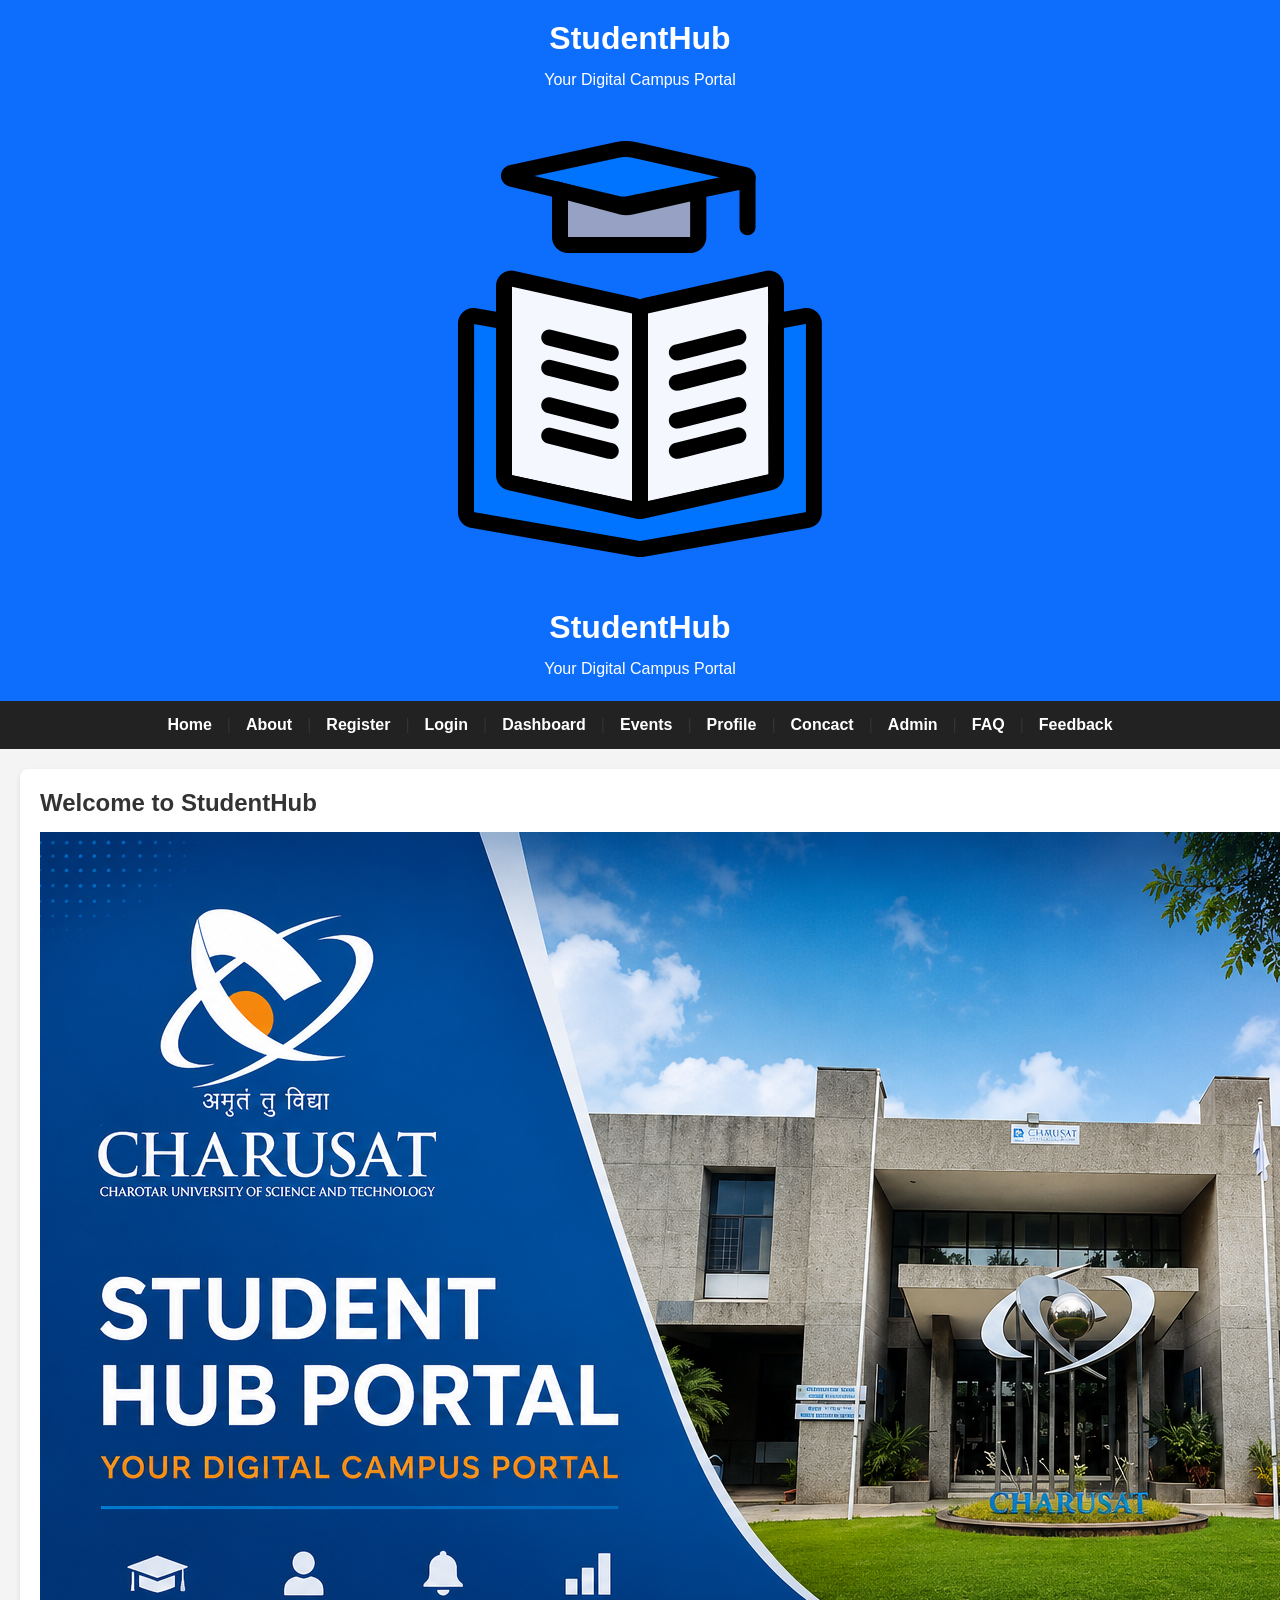
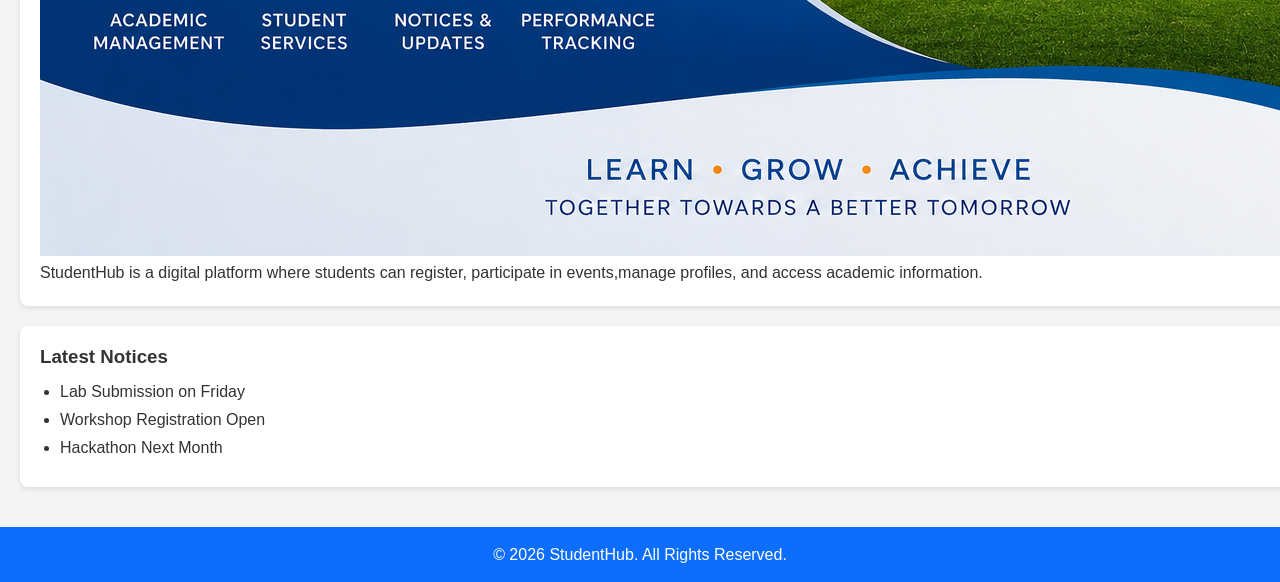
==== pages/index.html @ 9823dc53 "Project setup" ====
<!DOCTYPE html>
<html lang="en">
<head>
    <meta charset="UTF-8">
    <meta name="viewport" content="width=device-width, initial-scale=1.0">
    <title>StudentHub - Home</title>

    <link rel="stylesheet" href="../css/style.css">
    <link rel="stylesheet" href="../css/responsive.css">
</head>
<body>
    <header>
    <h1>StudentHub</h1>
    <p>Your Digital Campus Portal</p>
     <img src="../images/logo.png"alt="logo">
        

    <div>
        <h1>StudentHub</h1>
        <p>Your Digital Campus Portal</p>
    </div>
    </header>

    <nav>
        <a href="index.html">Home</a>|
        <a href="about.html">About</a>|
        <a href="register.html">Register</a>|
        <a href="login.html">Login</a>|
        <a href="dashboard.html">Dashboard</a>|
        <a href="events.html">Events</a>|
        <a href="profile.html">Profile</a>|
        <a href="contact.html">Concact</a>|
        <a href="admin.html">Admin</a>|
        <a href="faq.html">FAQ</a>|
        <a href="feedback.html">Feedback</a>
    </nav>

    <main>
        <section>
            <h2>Welcome to StudentHub</h2>
             <img src="../images/StudentHub.png"alt="logo">
            <p>
                StudentHub is a digital platform where students can register,
                participate in events,manage profiles, and access academic information.
            </p>
        </section>

        <article>
            <h3>Upcoming Workshop</h3>

            <p>
                A Web Devlopment Workshop will be conducted next week.
            </p>

        </article>
        <aside>

            <h3>Latest Notices</h3>

            <ul>
                <li>Lab Submission on Friday</li>
                <li>Workshop Registration Open</li>
                <li>Hackathon Next Month</li>
            </ul>

        </aside>
    </main>
    <footer>
        <p>&copy; 2026 StudentHub. All Rights Reserved.</p>
    </footer>
</body>
</html>
---- css/style.css ----
/* =========================
   GLOBAL CSS
========================= */

*{
    margin:0;
    padding:0;
    box-sizing:border-box;
}


body{

    font-family: Arial, sans-serif;
    background:#f4f4f4;
    color:#333;

}


/* =========================
   HEADER
========================= */


header{

    background:#0d6efd;
    color:white;
    text-align:center;
    padding:20px;

}


header h1{

    font-size:32px;

}


header p{

    margin-top:10px;

}



/* =========================
   NAVBAR FLEXBOX
========================= */


nav{

    display:flex;

    justify-content:center;

    align-items:center;

    gap:15px;

    flex-wrap:wrap;

    background:#222;

    padding:15px;

}



nav a{

    color:white;

    text-decoration:none;

    font-weight:bold;

}



nav a:hover{

    color:yellow;

}



/* =========================
   MAIN GRID
========================= */


main{

    display:grid;

    grid-template-columns:2fr 1fr;

    gap:20px;

    padding:20px;

}



/* =========================
   COMMON SECTION STYLE
========================= */


section,
article,
aside{

    background:white;

    padding:20px;

    border-radius:8px;

    box-shadow:0 2px 5px rgba(0,0,0,0.1);

}



h2,h3{

    margin-bottom:15px;

}



p{

    line-height:1.6;

}



/* =========================
   FOOTER
========================= */


footer{

    background:#0d6efd;

    color:white;

    text-align:center;

    padding:15px;

    margin-top:20px;

}



/* =========================
   FORM DESIGN
========================= */


form{

    display:flex;

    flex-direction:column;

    gap:12px;

}



label{

    font-weight:bold;

}



input,
textarea{

    width:100%;

    padding:10px;

    border:1px solid #ccc;

    border-radius:5px;

    font-size:15px;

}



textarea{

    height:120px;

    resize:none;

}



button{

    background:#0d6efd;

    color:white;

    border:none;

    padding:12px;

    border-radius:5px;

    cursor:pointer;

    font-size:16px;

}



button:hover{

    background:#084298;

}



/* =========================
   FORM CONTAINER
========================= */


.form-container{

    max-width:500px;

    margin:auto;

}



/* =========================
   DASHBOARD GRID
========================= */


.dashboard-container{

    display:grid;

    grid-template-columns:repeat(3,1fr);

    gap:20px;

    padding:20px;

}



.card{

    background:white;

    padding:30px;

    text-align:center;

    border-radius:10px;

    box-shadow:0 2px 5px rgba(0,0,0,0.1);

}



.card h3{

    color:#0d6efd;

}



.card:hover{

    transform:translateY(-5px);

    transition:0.3s;

}



/* =========================
   EVENTS FLEXBOX
========================= */


.event-container{

    display:flex;

    gap:20px;

    flex-wrap:wrap;

}



.event-container .card{

    flex:1;

    min-width:250px;

}



/* =========================
   PROFILE PAGE
========================= */


.profile-card{

    background:white;

    padding:30px;

    border-radius:10px;

}



.profile-card p{

    margin:10px 0;

}



/* =========================
   LIST STYLE
========================= */


ul{

    padding-left:20px;

}


li{

    margin-bottom:10px;

}



/* =========================
   FAQ STYLE
========================= */


section h3{

    color:#0d6efd;

    margin-top:15px;

}



/* =========================
   ADMIN DASHBOARD
========================= */


.dashboard-container .card p{

    font-size:20px;

    font-weight:bold;

}
---- css/responsive.css ----
/* =========================
   MOBILE RESPONSIVE CSS
========================= */


@media(max-width:768px){


/* Navbar */

nav{

    flex-direction:column;

}



/* Main Grid */

main{

    grid-template-columns:1fr;

}



/* Dashboard */

.dashboard-container{

    grid-template-columns:1fr;

}



/* Events */

.event-container{

    flex-direction:column;

}



.card{

    width:100%;

}



/* Header */

header h1{

    font-size:24px;

}



}
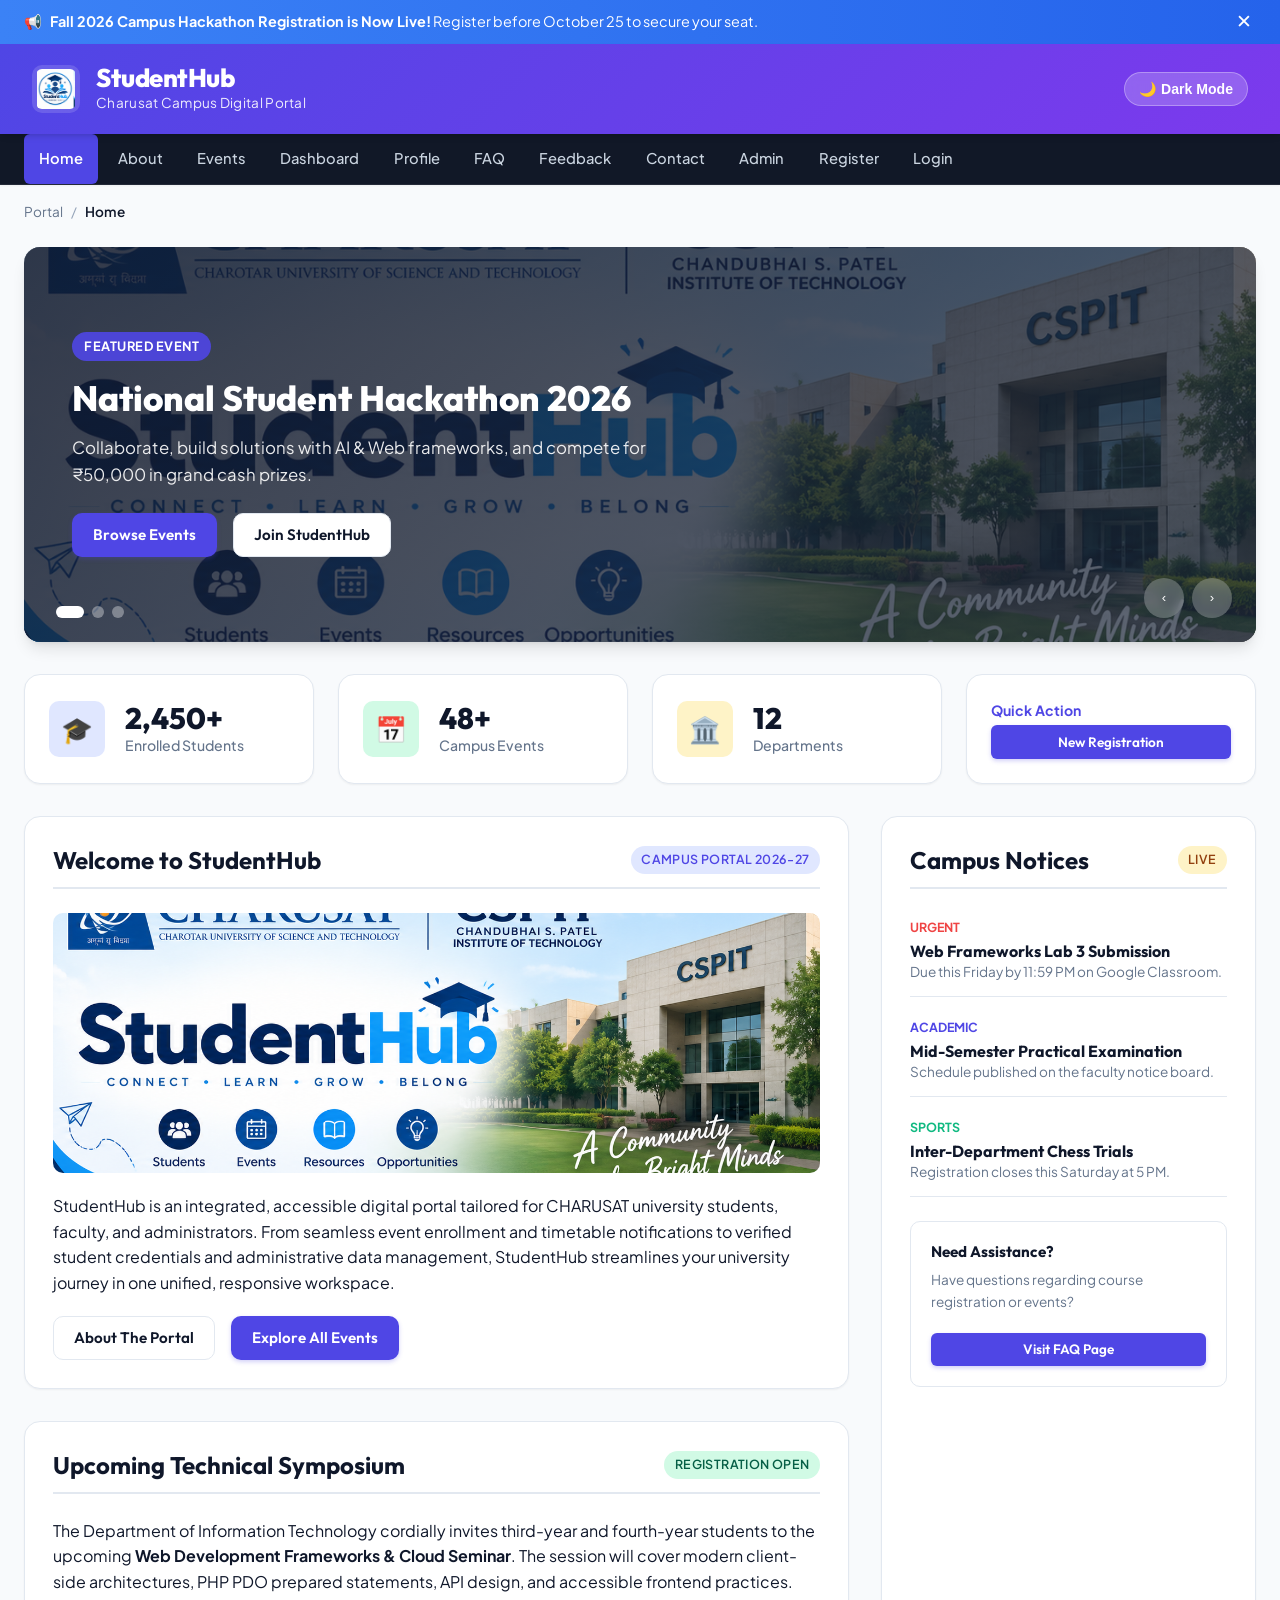
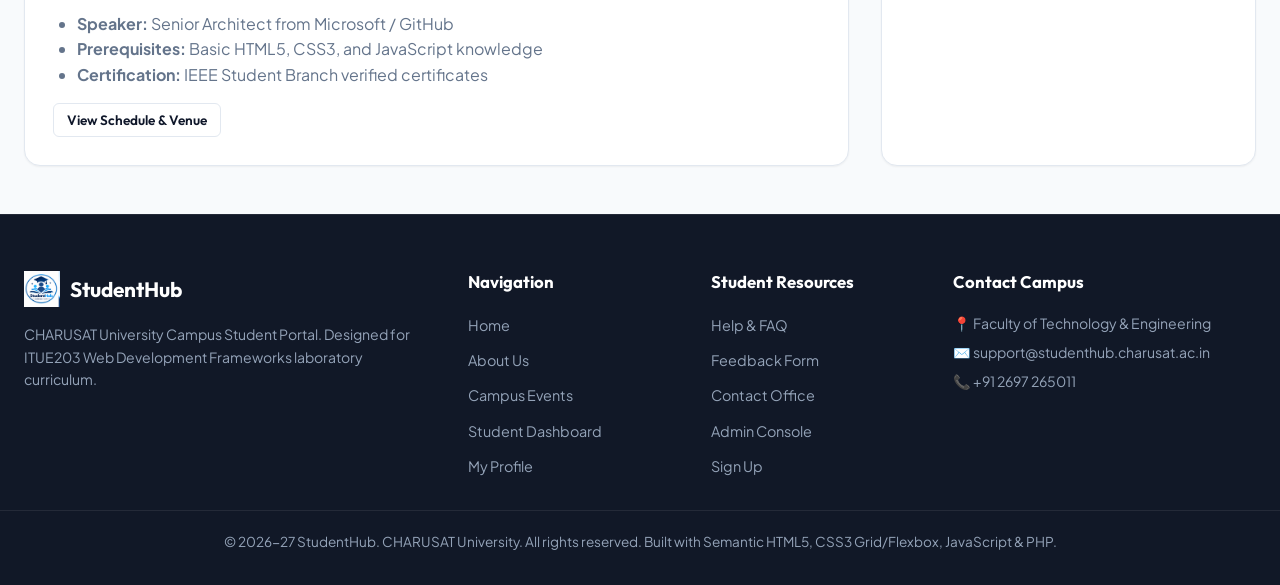
==== commit 9cb7a5b6: "Complete Practical 1 to 15: StudentHub campus portal implementation" ====
--- a/pages/index.html
+++ b/pages/index.html
@@ -1,72 +1,286 @@
 <!DOCTYPE html>
 <html lang="en">
 <head>
-    <meta charset="UTF-8">
-    <meta name="viewport" content="width=device-width, initial-scale=1.0">
-    <title>StudentHub - Home</title>
-
-    <link rel="stylesheet" href="../css/style.css">
-    <link rel="stylesheet" href="../css/responsive.css">
+  <meta charset="UTF-8">
+  <meta name="viewport" content="width=device-width, initial-scale=1.0">
+  <meta name="description" content="StudentHub - The centralized digital campus portal for university students, event registrations, notices, and academic dashboards.">
+  <title>Home | StudentHub - Digital Campus Portal</title>
+
+  <!-- Core Stylesheets -->
+  <link rel="stylesheet" href="../css/style.css">
+  <link rel="stylesheet" href="../css/responsive.css">
 </head>
 <body>
-    <header>
-    <h1>StudentHub</h1>
-    <p>Your Digital Campus Portal</p>
-     <img src="../images/logo.png"alt="logo">
+  <!-- Accessibility Skip Link (Practical 2 Advanced) -->
+  <a href="#main-content" class="skip-link">Skip to main content</a>
+
+  <!-- Top Notification Banner (Practical 4) -->
+  <div class="notification-banner" id="notificationBanner" role="region" aria-label="Announcement">
+    <div style="display: flex; align-items: center; gap: 8px;">
+      <span>📢</span>
+      <span><strong>Fall 2026 Campus Hackathon Registration is Now Live!</strong> Register before October 25 to secure your seat.</span>
+    </div>
+    <button class="banner-close-btn" id="closeBannerBtn" aria-label="Dismiss notification">✕</button>
+  </div>
+
+  <!-- Global Header (Practical 2 & 3) -->
+  <header class="site-header" role="banner">
+    <div class="header-inner">
+      <a href="index.html" class="brand-wrapper">
+        <img src="../images/logo.png" alt="StudentHub Official Crest Logo" class="brand-logo">
+        <div class="brand-info">
+          <h1>StudentHub</h1>
+          <p>Charusat Campus Digital Portal</p>
+        </div>
+      </a>
+
+      <div class="header-controls">
+        <button class="theme-toggle-btn" id="themeToggleBtn" aria-label="Toggle theme">
+          🌙 Dark Mode
+        </button>
+        <button class="menu-toggle-btn" id="menuToggleBtn" aria-label="Toggle navigation menu" aria-expanded="false">
+          ☰
+        </button>
+      </div>
+    </div>
+  </header>
+
+  <!-- Main Navigation Bar (Practical 2) -->
+  <nav class="main-nav" role="navigation" aria-label="Primary Navigation">
+    <div class="nav-inner">
+      <ul class="nav-links" id="navLinks">
+        <li><a href="index.html" class="active" aria-current="page">Home</a></li>
+        <li><a href="about.html">About</a></li>
+        <li><a href="events.html">Events</a></li>
+        <li><a href="dashboard.html">Dashboard</a></li>
+        <li><a href="profile.html">Profile</a></li>
+        <li><a href="faq.html">FAQ</a></li>
+        <li><a href="feedback.html">Feedback</a></li>
+        <li><a href="contact.html">Contact</a></li>
+        <li><a href="admin.html">Admin</a></li>
+        <li><a href="register.html">Register</a></li>
+        <li><a href="login.html">Login</a></li>
+      </ul>
+    </div>
+  </nav>
+
+  <!-- Breadcrumbs (Practical 2 Intermediate) -->
+  <div class="breadcrumb-container">
+    <nav class="breadcrumb" aria-label="Breadcrumb navigation">
+      <span>Portal</span>
+      <span class="divider">/</span>
+      <span class="current" aria-current="location">Home</span>
+    </nav>
+  </div>
+
+  <!-- Main Content Layout (Practical 2 & 3) -->
+  <main class="main-content" id="main-content">
+    
+    <!-- Hero Content Carousel (Practical 4) -->
+    <div class="hero-slider-container" aria-roledescription="carousel" aria-label="Campus Highlights">
+      <div class="slider-wrapper" id="sliderWrapper">
+        <div class="slide" style="background-image: url('../images/StudentHub.png');">
+          <div class="slide-content">
+            <span class="slide-tag">Featured Event</span>
+            <h2 class="slide-title">National Student Hackathon 2026</h2>
+            <p class="slide-desc">Collaborate, build solutions with AI & Web frameworks, and compete for ₹50,000 in grand cash prizes.</p>
+            <div style="display: flex; gap: 1rem;">
+              <a href="events.html" class="btn btn-primary">Browse Events</a>
+              <a href="register.html" class="btn btn-secondary">Join StudentHub</a>
+            </div>
+          </div>
+        </div>
+        <div class="slide" style="background-image: url('../images/StudentHub.png');">
+          <div class="slide-content">
+            <span class="slide-tag">Workshop Series</span>
+            <h2 class="slide-title">Full-Stack Web Masterclass</h2>
+            <p class="slide-desc">Hands-on practical development with Semantic HTML5, CSS Grid/Flexbox, JavaScript ES6+, and PHP MySQL.</p>
+            <div style="display: flex; gap: 1rem;">
+              <a href="events.html" class="btn btn-primary">Reserve Spot</a>
+              <a href="about.html" class="btn btn-secondary">Learn More</a>
+            </div>
+          </div>
+        </div>
+        <div class="slide" style="background-image: url('../images/StudentHub.png');">
+          <div class="slide-content">
+            <span class="slide-tag">Campus News</span>
+            <h2 class="slide-title">Empowering 10,000+ Future Tech Leaders</h2>
+            <p class="slide-desc">Centralized access to lecture notes, lab submissions, attendance tracking, and campus club updates.</p>
+            <div style="display: flex; gap: 1rem;">
+              <a href="dashboard.html" class="btn btn-primary">Open Dashboard</a>
+              <a href="faq.html" class="btn btn-secondary">Help & FAQ</a>
+            </div>
+          </div>
+        </div>
+      </div>
+
+      <div class="slider-indicators" id="sliderIndicators"></div>
+      <div class="slider-controls">
+        <button class="slider-btn" id="sliderPrevBtn" aria-label="Previous slide">‹</button>
+        <button class="slider-btn" id="sliderNextBtn" aria-label="Next slide">›</button>
+      </div>
+    </div>
+
+    <!-- Quick Metrics Section (Practical 3 CSS Grid) -->
+    <section class="stats-grid" aria-label="Key Statistics">
+      <div class="stat-card">
+        <div class="stat-icon primary">🎓</div>
+        <div class="stat-info">
+          <h3>2,450+</h3>
+          <p>Enrolled Students</p>
+        </div>
+      </div>
+      <div class="stat-card">
+        <div class="stat-icon success">📅</div>
+        <div class="stat-info">
+          <h3>48+</h3>
+          <p>Campus Events</p>
+        </div>
+      </div>
+      <div class="stat-card">
+        <div class="stat-icon warning">🏛️</div>
+        <div class="stat-info">
+          <h3>12</h3>
+          <p>Departments</p>
+        </div>
+      </div>
+      <div class="stat-card">
+        <div class="stat-info" style="width: 100%;">
+          <p style="font-weight: 700; color: var(--primary); margin-bottom: 4px;">Quick Action</p>
+          <a href="register.html" class="btn btn-primary btn-sm btn-block">New Registration</a>
+        </div>
+      </div>
+    </section>
+
+    <!-- Two-column Semantic Layout (Practical 2: section, article, aside) -->
+    <div class="layout-grid">
+      <!-- Main Content Column -->
+      <div style="display: flex; flex-direction: column; gap: 2rem;">
         
-
-    <div>
-        <h1>StudentHub</h1>
-        <p>Your Digital Campus Portal</p>
-    </div>
-    </header>
-
-    <nav>
-        <a href="index.html">Home</a>|
-        <a href="about.html">About</a>|
-        <a href="register.html">Register</a>|
-        <a href="login.html">Login</a>|
-        <a href="dashboard.html">Dashboard</a>|
-        <a href="events.html">Events</a>|
-        <a href="profile.html">Profile</a>|
-        <a href="contact.html">Concact</a>|
-        <a href="admin.html">Admin</a>|
-        <a href="faq.html">FAQ</a>|
-        <a href="feedback.html">Feedback</a>
-    </nav>
-
-    <main>
-        <section>
+        <!-- Welcome Section -->
+        <section class="content-section">
+          <div class="section-header">
             <h2>Welcome to StudentHub</h2>
-             <img src="../images/StudentHub.png"alt="logo">
-            <p>
-                StudentHub is a digital platform where students can register,
-                participate in events,manage profiles, and access academic information.
-            </p>
+            <span class="badge badge-primary">Campus Portal 2026-27</span>
+          </div>
+          <div style="display: flex; gap: 1.5rem; flex-wrap: wrap; align-items: center; margin-bottom: 1.25rem;">
+            <img src="../images/StudentHub.png" alt="StudentHub Campus Visual Preview" style="width: 100%; max-height: 260px; object-fit: cover; border-radius: var(--radius-md);">
+          </div>
+          <p>
+            StudentHub is an integrated, accessible digital portal tailored for CHARUSAT university students, faculty, and administrators. 
+            From seamless event enrollment and timetable notifications to verified student credentials and administrative data management, 
+            StudentHub streamlines your university journey in one unified, responsive workspace.
+          </p>
+          <div style="display: flex; gap: 1rem; margin-top: 1.25rem;">
+            <a href="about.html" class="btn btn-secondary">About The Portal</a>
+            <a href="events.html" class="btn btn-primary">Explore All Events</a>
+          </div>
         </section>
 
-        <article>
-            <h3>Upcoming Workshop</h3>
-
-            <p>
-                A Web Devlopment Workshop will be conducted next week.
-            </p>
-
+        <!-- Article: Upcoming Highlights -->
+        <article class="content-article">
+          <div class="section-header">
+            <h2>Upcoming Technical Symposium</h2>
+            <span class="badge badge-success">Registration Open</span>
+          </div>
+          <p>
+            The Department of Information Technology cordially invites third-year and fourth-year students to the upcoming 
+            <strong>Web Development Frameworks & Cloud Seminar</strong>. The session will cover modern client-side architectures, 
+            PHP PDO prepared statements, API design, and accessible frontend practices.
+          </p>
+          <ul style="margin: 1rem 0 1rem 1.5rem; color: var(--text-muted);">
+            <li><strong>Speaker:</strong> Senior Architect from Microsoft / GitHub</li>
+            <li><strong>Prerequisites:</strong> Basic HTML5, CSS3, and JavaScript knowledge</li>
+            <li><strong>Certification:</strong> IEEE Student Branch verified certificates</li>
+          </ul>
+          <a href="events.html" class="btn btn-secondary btn-sm">View Schedule & Venue</a>
         </article>
-        <aside>
-
-            <h3>Latest Notices</h3>
-
-            <ul>
-                <li>Lab Submission on Friday</li>
-                <li>Workshop Registration Open</li>
-                <li>Hackathon Next Month</li>
-            </ul>
-
-        </aside>
-    </main>
-    <footer>
-        <p>&copy; 2026 StudentHub. All Rights Reserved.</p>
-    </footer>
+
+      </div>
+
+      <!-- Aside Column: Notices & Sidebar Tools -->
+      <aside class="content-aside" aria-label="Campus Notices and Deadlines">
+        <div class="section-header">
+          <h2>Campus Notices</h2>
+          <span class="badge badge-warning">Live</span>
+        </div>
+        <ul style="list-style: none; display: flex; flex-direction: column; gap: 1rem; padding: 0;">
+          <li style="padding-bottom: 0.85rem; border-bottom: 1px solid var(--border-color);">
+            <span style="font-size: 0.78rem; color: var(--danger); font-weight: 700; text-transform: uppercase;">Urgent</span>
+            <h4 style="font-size: 1rem; margin-top: 2px;">Web Frameworks Lab 3 Submission</h4>
+            <p style="font-size: 0.85rem; color: var(--text-muted); margin-bottom: 0;">Due this Friday by 11:59 PM on Google Classroom.</p>
+          </li>
+          <li style="padding-bottom: 0.85rem; border-bottom: 1px solid var(--border-color);">
+            <span style="font-size: 0.78rem; color: var(--primary); font-weight: 700; text-transform: uppercase;">Academic</span>
+            <h4 style="font-size: 1rem; margin-top: 2px;">Mid-Semester Practical Examination</h4>
+            <p style="font-size: 0.85rem; color: var(--text-muted); margin-bottom: 0;">Schedule published on the faculty notice board.</p>
+          </li>
+          <li style="padding-bottom: 0.85rem; border-bottom: 1px solid var(--border-color);">
+            <span style="font-size: 0.78rem; color: var(--success); font-weight: 700; text-transform: uppercase;">Sports</span>
+            <h4 style="font-size: 1rem; margin-top: 2px;">Inter-Department Chess Trials</h4>
+            <p style="font-size: 0.85rem; color: var(--text-muted); margin-bottom: 0;">Registration closes this Saturday at 5 PM.</p>
+          </li>
+        </ul>
+
+        <div style="margin-top: 1.5rem; background: var(--bg-surface-elevated); padding: 1.25rem; border-radius: var(--radius-md); border: 1px solid var(--border-color);">
+          <h4 style="font-size: 0.95rem; margin-bottom: 0.5rem;">Need Assistance?</h4>
+          <p style="font-size: 0.85rem; color: var(--text-muted);">Have questions regarding course registration or events?</p>
+          <a href="faq.html" class="btn btn-primary btn-sm btn-block" style="margin-top: 0.5rem;">Visit FAQ Page</a>
+        </div>
+      </aside>
+    </div>
+
+  </main>
+
+  <!-- Global Footer (Practical 2 Semantic HTML5) -->
+  <footer class="site-footer" role="contentinfo">
+    <div class="footer-top">
+      <div class="footer-col">
+        <div style="display: flex; align-items: center; gap: 10px; margin-bottom: 1rem;">
+          <img src="../images/logo.png" alt="StudentHub" style="width: 36px; height: 36px;">
+          <h3 style="color: #ffffff; font-size: 1.3rem;">StudentHub</h3>
+        </div>
+        <p style="font-size: 0.88rem; line-height: 1.6;">
+          CHARUSAT University Campus Student Portal. Designed for ITUE203 Web Development Frameworks laboratory curriculum.
+        </p>
+      </div>
+
+      <div class="footer-col">
+        <h4>Navigation</h4>
+        <ul class="footer-links">
+          <li><a href="index.html">Home</a></li>
+          <li><a href="about.html">About Us</a></li>
+          <li><a href="events.html">Campus Events</a></li>
+          <li><a href="dashboard.html">Student Dashboard</a></li>
+          <li><a href="profile.html">My Profile</a></li>
+        </ul>
+      </div>
+
+      <div class="footer-col">
+        <h4>Student Resources</h4>
+        <ul class="footer-links">
+          <li><a href="faq.html">Help & FAQ</a></li>
+          <li><a href="feedback.html">Feedback Form</a></li>
+          <li><a href="contact.html">Contact Office</a></li>
+          <li><a href="admin.html">Admin Console</a></li>
+          <li><a href="register.html">Sign Up</a></li>
+        </ul>
+      </div>
+
+      <div class="footer-col">
+        <h4>Contact Campus</h4>
+        <p style="font-size: 0.88rem; margin-bottom: 0.4rem;">📍 Faculty of Technology & Engineering</p>
+        <p style="font-size: 0.88rem; margin-bottom: 0.4rem;">✉️ support@studenthub.charusat.ac.in</p>
+        <p style="font-size: 0.88rem;">📞 +91 2697 265011</p>
+      </div>
+    </div>
+
+    <div class="footer-bottom">
+      <p>&copy; 2026-27 StudentHub. CHARUSAT University. All rights reserved. Built with Semantic HTML5, CSS3 Grid/Flexbox, JavaScript & PHP.</p>
+    </div>
+  </footer>
+
+  <!-- Core JavaScript -->
+  <script src="../js/Script.js"></script>
 </body>
 </html>
--- a/css/style.css
+++ b/css/style.css
@@ -1,419 +1,1255 @@
-/* =========================
-   GLOBAL CSS
-========================= */
-
-*{
-    margin:0;
-    padding:0;
-    box-sizing:border-box;
-}
-
-
-body{
-
-    font-family: Arial, sans-serif;
-    background:#f4f4f4;
-    color:#333;
-
-}
-
-
-/* =========================
-   HEADER
-========================= */
-
-
-header{
-
-    background:#0d6efd;
-    color:white;
-    text-align:center;
-    padding:20px;
-
-}
-
-
-header h1{
-
-    font-size:32px;
-
-}
-
-
-header p{
-
-    margin-top:10px;
-
-}
-
-
-
-/* =========================
-   NAVBAR FLEXBOX
-========================= */
-
-
-nav{
-
-    display:flex;
-
-    justify-content:center;
-
-    align-items:center;
-
-    gap:15px;
-
-    flex-wrap:wrap;
-
-    background:#222;
-
-    padding:15px;
-
-}
-
-
-
-nav a{
-
-    color:white;
-
-    text-decoration:none;
-
-    font-weight:bold;
-
-}
-
-
-
-nav a:hover{
-
-    color:yellow;
-
-}
-
-
-
-/* =========================
-   MAIN GRID
-========================= */
-
-
-main{
-
-    display:grid;
-
-    grid-template-columns:2fr 1fr;
-
-    gap:20px;
-
-    padding:20px;
-
-}
-
-
-
-/* =========================
-   COMMON SECTION STYLE
-========================= */
-
-
-section,
-article,
-aside{
-
-    background:white;
-
-    padding:20px;
-
-    border-radius:8px;
-
-    box-shadow:0 2px 5px rgba(0,0,0,0.1);
-
-}
-
-
-
-h2,h3{
-
-    margin-bottom:15px;
-
-}
-
-
-
-p{
-
-    line-height:1.6;
-
-}
-
-
-
-/* =========================
-   FOOTER
-========================= */
-
-
-footer{
-
-    background:#0d6efd;
-
-    color:white;
-
-    text-align:center;
-
-    padding:15px;
-
-    margin-top:20px;
-
-}
-
-
-
-/* =========================
-   FORM DESIGN
-========================= */
-
-
-form{
-
-    display:flex;
-
-    flex-direction:column;
-
-    gap:12px;
-
-}
-
-
-
-label{
-
-    font-weight:bold;
-
-}
-
-
-
-input,
-textarea{
-
-    width:100%;
-
-    padding:10px;
-
-    border:1px solid #ccc;
-
-    border-radius:5px;
-
-    font-size:15px;
-
-}
-
-
-
-textarea{
-
-    height:120px;
-
-    resize:none;
-
-}
-
-
-
-button{
-
-    background:#0d6efd;
-
-    color:white;
-
-    border:none;
-
-    padding:12px;
-
-    border-radius:5px;
-
-    cursor:pointer;
-
-    font-size:16px;
-
-}
-
-
-
-button:hover{
-
-    background:#084298;
-
-}
-
-
-
-/* =========================
-   FORM CONTAINER
-========================= */
-
-
-.form-container{
-
-    max-width:500px;
-
-    margin:auto;
-
-}
-
-
-
-/* =========================
-   DASHBOARD GRID
-========================= */
-
-
-.dashboard-container{
-
-    display:grid;
-
-    grid-template-columns:repeat(3,1fr);
-
-    gap:20px;
-
-    padding:20px;
-
-}
-
-
-
-.card{
-
-    background:white;
-
-    padding:30px;
-
-    text-align:center;
-
-    border-radius:10px;
-
-    box-shadow:0 2px 5px rgba(0,0,0,0.1);
-
-}
-
-
-
-.card h3{
-
-    color:#0d6efd;
-
-}
-
-
-
-.card:hover{
-
-    transform:translateY(-5px);
-
-    transition:0.3s;
-
-}
-
-
-
-/* =========================
-   EVENTS FLEXBOX
-========================= */
-
-
-.event-container{
-
-    display:flex;
-
-    gap:20px;
-
-    flex-wrap:wrap;
-
-}
-
-
-
-.event-container .card{
-
-    flex:1;
-
-    min-width:250px;
-
-}
-
-
-
-/* =========================
-   PROFILE PAGE
-========================= */
-
-
-.profile-card{
-
-    background:white;
-
-    padding:30px;
-
-    border-radius:10px;
-
-}
-
-
-
-.profile-card p{
-
-    margin:10px 0;
-
-}
-
-
-
-/* =========================
-   LIST STYLE
-========================= */
-
-
-ul{
-
-    padding-left:20px;
-
-}
-
-
-li{
-
-    margin-bottom:10px;
-
-}
-
-
-
-/* =========================
-   FAQ STYLE
-========================= */
-
-
-section h3{
-
-    color:#0d6efd;
-
-    margin-top:15px;
-
-}
-
-
-
-/* =========================
-   ADMIN DASHBOARD
-========================= */
-
-
-.dashboard-container .card p{
-
-    font-size:20px;
-
-    font-weight:bold;
-
+/* ==========================================================================
+   StudentHub Portal - Core Design System & Global Styles
+   Subject: Web Development Frameworks (ITUE203) - Semester 3
+   ========================================================================== */
+
+@import url('https://fonts.googleapis.com/css2?family=Outfit:wght@300;400;500;600;700;800&family=Plus+Jakarta+Sans:wght@400;500;600;700&display=swap');
+
+/* --- CSS Variables & Design Tokens --- */
+:root {
+  --font-heading: 'Outfit', -apple-system, BlinkMacSystemFont, 'Segoe UI', Roboto, sans-serif;
+  --font-body: 'Plus Jakarta Sans', -apple-system, BlinkMacSystemFont, 'Segoe UI', Roboto, sans-serif;
+
+  /* Color Palette - Light Mode */
+  --primary: #4f46e5;
+  --primary-hover: #4338ca;
+  --primary-light: #e0e7ff;
+  --primary-gradient: linear-gradient(135deg, #4f46e5 0%, #7c3aed 100%);
+  --secondary: #06b6d4;
+  --accent: #f59e0b;
+  --success: #10b981;
+  --danger: #ef4444;
+  --warning: #f59e0b;
+  --info: #3b82f6;
+
+  /* Surfaces & Backgrounds */
+  --bg-page: #f8fafc;
+  --bg-surface: #ffffff;
+  --bg-surface-elevated: #ffffff;
+  --bg-glass: rgba(255, 255, 255, 0.85);
+  --border-color: #e2e8f0;
+  --border-color-focus: #818cf8;
+
+  /* Typography Colors */
+  --text-main: #0f172a;
+  --text-muted: #64748b;
+  --text-light: #94a3b8;
+  --text-inverse: #ffffff;
+
+  /* Elevations & Shadows */
+  --shadow-sm: 0 1px 2px 0 rgba(0, 0, 0, 0.05);
+  --shadow-md: 0 4px 6px -1px rgba(0, 0, 0, 0.1), 0 2px 4px -2px rgba(0, 0, 0, 0.1);
+  --shadow-lg: 0 10px 15px -3px rgba(0, 0, 0, 0.1), 0 4px 6px -4px rgba(0, 0, 0, 0.1);
+  --shadow-xl: 0 20px 25px -5px rgba(0, 0, 0, 0.1), 0 8px 10px -6px rgba(0, 0, 0, 0.1);
+
+  /* Borders & Radius */
+  --radius-sm: 6px;
+  --radius-md: 10px;
+  --radius-lg: 16px;
+  --radius-full: 9999px;
+
+  /* Transitions */
+  --transition-fast: 0.15s ease;
+  --transition-normal: 0.25s cubic-bezier(0.4, 0, 0.2, 1);
+  --transition-slow: 0.4s cubic-bezier(0.4, 0, 0.2, 1);
+}
+
+/* --- Dark Theme Tokens --- */
+[data-theme="dark"] {
+  --bg-page: #0b0f19;
+  --bg-surface: #111827;
+  --bg-surface-elevated: #1f2937;
+  --bg-glass: rgba(17, 24, 39, 0.85);
+  --border-color: #1f2937;
+  --border-color-focus: #6366f1;
+
+  --text-main: #f8fafc;
+  --text-muted: #94a3b8;
+  --text-light: #64748b;
+
+  --shadow-sm: 0 1px 3px 0 rgba(0, 0, 0, 0.4);
+  --shadow-md: 0 4px 8px -1px rgba(0, 0, 0, 0.5);
+  --shadow-lg: 0 10px 20px -3px rgba(0, 0, 0, 0.6);
+  --shadow-xl: 0 20px 30px -5px rgba(0, 0, 0, 0.7);
+}
+
+/* --- Base Reset & Typography --- */
+*, *::before, *::after {
+  box-sizing: border-box;
+  margin: 0;
+  padding: 0;
+}
+
+html {
+  scroll-behavior: smooth;
+  font-size: 16px;
+}
+
+body {
+  font-family: var(--font-body);
+  background-color: var(--bg-page);
+  color: var(--text-main);
+  line-height: 1.6;
+  min-height: 100vh;
+  display: flex;
+  flex-direction: column;
+  transition: background-color var(--transition-normal), color var(--transition-normal);
+  -webkit-font-smoothing: antialiased;
+}
+
+h1, h2, h3, h4, h5, h6 {
+  font-family: var(--font-heading);
+  color: var(--text-main);
+  font-weight: 700;
+  line-height: 1.25;
+}
+
+h1 { font-size: 2.25rem; }
+h2 { font-size: 1.75rem; }
+h3 { font-size: 1.35rem; }
+h4 { font-size: 1.15rem; }
+
+p { margin-bottom: 0.75rem; }
+
+a {
+  color: var(--primary);
+  text-decoration: none;
+  transition: color var(--transition-fast);
+}
+a:hover {
+  color: var(--primary-hover);
+}
+
+img {
+  max-width: 100%;
+  height: auto;
+  display: block;
+}
+
+/* --- Accessibility Skip Link --- */
+.skip-link {
+  position: absolute;
+  top: -100px;
+  left: 16px;
+  background: var(--primary);
+  color: var(--text-inverse);
+  padding: 10px 18px;
+  border-radius: var(--radius-sm);
+  font-weight: 600;
+  z-index: 10000;
+  transition: top 0.2s ease;
+}
+.skip-link:focus {
+  top: 16px;
+  outline: 3px solid #facc15;
+}
+
+/* ==========================================================================
+   Header & Navigation
+   ========================================================================== */
+header.site-header {
+  background: var(--primary-gradient);
+  color: var(--text-inverse);
+  padding: 1.25rem 2rem;
+  box-shadow: var(--shadow-md);
+  position: relative;
+  z-index: 100;
+}
+
+.header-inner {
+  max-width: 1280px;
+  margin: 0 auto;
+  display: flex;
+  align-items: center;
+  justify-content: space-between;
+  gap: 1.5rem;
+}
+
+.brand-wrapper {
+  display: flex;
+  align-items: center;
+  gap: 1rem;
+  text-decoration: none;
+  color: var(--text-inverse);
+}
+
+.brand-logo {
+  width: 48px;
+  height: 48px;
+  object-fit: contain;
+  border-radius: var(--radius-md);
+  background: rgba(255, 255, 255, 0.15);
+  padding: 4px;
+  backdrop-filter: blur(8px);
+}
+
+.brand-info h1 {
+  font-size: 1.6rem;
+  font-weight: 800;
+  letter-spacing: -0.5px;
+  color: var(--text-inverse);
+  line-height: 1.1;
+}
+
+.brand-info p {
+  font-size: 0.85rem;
+  opacity: 0.9;
+  margin: 0;
+  letter-spacing: 0.3px;
+}
+
+.header-controls {
+  display: flex;
+  align-items: center;
+  gap: 1rem;
+}
+
+/* Theme Toggle Button */
+.theme-toggle-btn {
+  background: rgba(255, 255, 255, 0.2);
+  border: 1px solid rgba(255, 255, 255, 0.3);
+  color: var(--text-inverse);
+  border-radius: var(--radius-full);
+  padding: 8px 14px;
+  cursor: pointer;
+  display: flex;
+  align-items: center;
+  gap: 8px;
+  font-size: 0.88rem;
+  font-weight: 600;
+  transition: all var(--transition-fast);
+  backdrop-filter: blur(6px);
+}
+.theme-toggle-btn:hover {
+  background: rgba(255, 255, 255, 0.3);
+  transform: translateY(-1px);
+}
+
+/* Mobile Hamburger Toggle */
+.menu-toggle-btn {
+  display: none;
+  background: rgba(255, 255, 255, 0.2);
+  border: 1px solid rgba(255, 255, 255, 0.3);
+  color: var(--text-inverse);
+  font-size: 1.25rem;
+  padding: 8px 12px;
+  border-radius: var(--radius-sm);
+  cursor: pointer;
+}
+
+/* Navigation Bar */
+nav.main-nav {
+  background: #111827;
+  border-bottom: 1px solid rgba(255, 255, 255, 0.08);
+  position: sticky;
+  top: 0;
+  z-index: 99;
+  box-shadow: var(--shadow-sm);
+}
+
+.nav-inner {
+  max-width: 1280px;
+  margin: 0 auto;
+  display: flex;
+  align-items: center;
+  justify-content: space-between;
+  padding: 0 1.5rem;
+}
+
+.nav-links {
+  list-style: none;
+  display: flex;
+  align-items: center;
+  gap: 0.25rem;
+  flex-wrap: wrap;
+}
+
+.nav-links li a {
+  display: inline-block;
+  padding: 0.85rem 0.95rem;
+  color: #cbd5e1;
+  font-size: 0.92rem;
+  font-weight: 500;
+  border-radius: var(--radius-sm);
+  transition: all var(--transition-fast);
+}
+
+.nav-links li a:hover,
+.nav-links li a:focus {
+  color: #ffffff;
+  background: rgba(255, 255, 255, 0.1);
+}
+
+.nav-links li a.active {
+  color: #ffffff;
+  background: var(--primary);
+  font-weight: 600;
+}
+
+.nav-auth {
+  display: flex;
+  align-items: center;
+  gap: 0.5rem;
+}
+
+/* Breadcrumbs */
+.breadcrumb-container {
+  max-width: 1280px;
+  width: 100%;
+  margin: 1rem auto 0 auto;
+  padding: 0 1.5rem;
+}
+
+.breadcrumb {
+  display: flex;
+  align-items: center;
+  gap: 0.5rem;
+  font-size: 0.85rem;
+  color: var(--text-muted);
+}
+.breadcrumb a {
+  color: var(--text-muted);
+}
+.breadcrumb a:hover {
+  color: var(--primary);
+}
+.breadcrumb span.divider {
+  color: var(--text-light);
+}
+.breadcrumb span.current {
+  color: var(--text-main);
+  font-weight: 600;
+}
+
+/* Notification Banner */
+.notification-banner {
+  background: linear-gradient(90deg, #3b82f6 0%, #2563eb 100%);
+  color: #ffffff;
+  padding: 0.65rem 1.5rem;
+  display: flex;
+  align-items: center;
+  justify-content: space-between;
+  font-size: 0.9rem;
+  box-shadow: var(--shadow-sm);
+}
+.notification-banner.hidden {
+  display: none;
+}
+.banner-close-btn {
+  background: transparent;
+  border: none;
+  color: #ffffff;
+  font-size: 1.2rem;
+  cursor: pointer;
+  padding: 0 4px;
+}
+
+/* ==========================================================================
+   Main Layout Container
+   ========================================================================== */
+main.main-content {
+  flex: 1;
+  max-width: 1280px;
+  width: 100%;
+  margin: 1.5rem auto 3rem auto;
+  padding: 0 1.5rem;
+}
+
+/* Two-column layout */
+.layout-grid {
+  display: grid;
+  grid-template-columns: 2.2fr 1fr;
+  gap: 2rem;
+}
+
+/* Single-column centered layout */
+.layout-centered {
+  max-width: 780px;
+  margin: 0 auto;
+}
+
+/* Full width layout */
+.layout-full {
+  width: 100%;
+}
+
+/* Sections & Cards */
+.card,
+section.content-section,
+article.content-article,
+aside.content-aside {
+  background: var(--bg-surface);
+  border: 1px solid var(--border-color);
+  border-radius: var(--radius-lg);
+  padding: 1.75rem;
+  box-shadow: var(--shadow-sm);
+  transition: transform var(--transition-normal), box-shadow var(--transition-normal);
+}
+
+.card:hover {
+  box-shadow: var(--shadow-md);
+}
+
+.card-interactive:hover {
+  transform: translateY(-4px);
+  box-shadow: var(--shadow-lg);
+}
+
+/* Section Headers */
+.section-header {
+  margin-bottom: 1.5rem;
+  display: flex;
+  align-items: center;
+  justify-content: space-between;
+  flex-wrap: wrap;
+  gap: 1rem;
+  border-bottom: 2px solid var(--border-color);
+  padding-bottom: 0.75rem;
+}
+.section-header h2 {
+  display: flex;
+  align-items: center;
+  gap: 0.5rem;
+  font-size: 1.5rem;
+}
+
+/* ==========================================================================
+   Hero Slider / Carousel (Practical 4)
+   ========================================================================== */
+.hero-slider-container {
+  position: relative;
+  overflow: hidden;
+  border-radius: var(--radius-lg);
+  box-shadow: var(--shadow-lg);
+  margin-bottom: 2rem;
+  background: #111827;
+}
+
+.slider-wrapper {
+  display: flex;
+  transition: transform 0.5s ease-in-out;
+}
+
+.slide {
+  min-width: 100%;
+  box-sizing: border-box;
+  position: relative;
+  padding: 4rem 3rem;
+  background-size: cover;
+  background-position: center;
+  color: #ffffff;
+  display: flex;
+  flex-direction: column;
+  justify-content: center;
+  min-height: 340px;
+}
+
+.slide::before {
+  content: '';
+  position: absolute;
+  inset: 0;
+  background: linear-gradient(135deg, rgba(15, 23, 42, 0.85) 0%, rgba(30, 41, 59, 0.7) 100%);
+  z-index: 1;
+}
+
+.slide-content {
+  position: relative;
+  z-index: 2;
+  max-width: 640px;
+}
+
+.slide-tag {
+  display: inline-block;
+  background: rgba(79, 70, 229, 0.9);
+  color: #ffffff;
+  padding: 4px 12px;
+  border-radius: var(--radius-full);
+  font-size: 0.8rem;
+  font-weight: 700;
+  text-transform: uppercase;
+  letter-spacing: 0.5px;
+  margin-bottom: 1rem;
+}
+
+.slide-title {
+  font-size: 2.2rem;
+  font-weight: 800;
+  line-height: 1.2;
+  margin-bottom: 1rem;
+  color: #ffffff;
+}
+
+.slide-desc {
+  font-size: 1.05rem;
+  opacity: 0.9;
+  margin-bottom: 1.5rem;
+}
+
+.slider-controls {
+  position: absolute;
+  bottom: 1.5rem;
+  right: 1.5rem;
+  display: flex;
+  align-items: center;
+  gap: 0.5rem;
+  z-index: 10;
+}
+
+.slider-btn {
+  background: rgba(255, 255, 255, 0.25);
+  border: none;
+  color: #ffffff;
+  width: 40px;
+  height: 40px;
+  border-radius: var(--radius-full);
+  display: flex;
+  align-items: center;
+  justify-content: center;
+  cursor: pointer;
+  backdrop-filter: blur(4px);
+  transition: background var(--transition-fast);
+}
+.slider-btn:hover {
+  background: rgba(255, 255, 255, 0.45);
+}
+
+.slider-indicators {
+  position: absolute;
+  bottom: 1.5rem;
+  left: 2rem;
+  display: flex;
+  gap: 0.5rem;
+  z-index: 10;
+}
+
+.slider-dot {
+  width: 12px;
+  height: 12px;
+  border-radius: var(--radius-full);
+  background: rgba(255, 255, 255, 0.35);
+  cursor: pointer;
+  transition: all var(--transition-fast);
+}
+.slider-dot.active {
+  background: #ffffff;
+  width: 28px;
+}
+
+/* ==========================================================================
+   Buttons & Interactive Elements
+   ========================================================================== */
+.btn {
+  display: inline-flex;
+  align-items: center;
+  justify-content: center;
+  gap: 0.5rem;
+  font-family: var(--font-heading);
+  font-size: 0.95rem;
+  font-weight: 600;
+  padding: 0.65rem 1.25rem;
+  border-radius: var(--radius-md);
+  border: 1px solid transparent;
+  cursor: pointer;
+  transition: all var(--transition-fast);
+  text-decoration: none;
+  line-height: 1.4;
+}
+
+.btn-primary {
+  background: var(--primary);
+  color: var(--text-inverse);
+  box-shadow: 0 2px 4px rgba(79, 70, 229, 0.25);
+}
+.btn-primary:hover {
+  background: var(--primary-hover);
+  color: var(--text-inverse);
+  transform: translateY(-1px);
+  box-shadow: 0 4px 8px rgba(79, 70, 229, 0.35);
+}
+
+.btn-secondary {
+  background: var(--bg-surface-elevated);
+  border-color: var(--border-color);
+  color: var(--text-main);
+}
+.btn-secondary:hover {
+  background: var(--border-color);
+  color: var(--text-main);
+}
+
+.btn-danger {
+  background: var(--danger);
+  color: var(--text-inverse);
+}
+.btn-danger:hover {
+  background: #dc2626;
+  color: var(--text-inverse);
+}
+
+.btn-success {
+  background: var(--success);
+  color: var(--text-inverse);
+}
+.btn-success:hover {
+  background: #059669;
+  color: var(--text-inverse);
+}
+
+.btn-sm {
+  padding: 0.4rem 0.8rem;
+  font-size: 0.85rem;
+  border-radius: var(--radius-sm);
+}
+
+.btn-lg {
+  padding: 0.85rem 1.75rem;
+  font-size: 1.05rem;
+}
+
+.btn-block {
+  width: 100%;
+}
+
+/* Badges */
+.badge {
+  display: inline-flex;
+  align-items: center;
+  gap: 0.35rem;
+  padding: 0.25rem 0.65rem;
+  border-radius: var(--radius-full);
+  font-size: 0.78rem;
+  font-weight: 600;
+  text-transform: uppercase;
+  letter-spacing: 0.4px;
+}
+.badge-primary { background: var(--primary-light); color: var(--primary); }
+.badge-success { background: #d1fae5; color: #065f46; }
+.badge-danger { background: #fee2e2; color: #991b1b; }
+.badge-warning { background: #fef3c7; color: #92400e; }
+.badge-info { background: #e0f2fe; color: #075985; }
+
+[data-theme="dark"] .badge-primary { background: rgba(79, 70, 229, 0.2); color: #a5b4fc; }
+[data-theme="dark"] .badge-success { background: rgba(16, 185, 129, 0.2); color: #6ee7b7; }
+[data-theme="dark"] .badge-danger { background: rgba(239, 68, 68, 0.2); color: #fca5a5; }
+[data-theme="dark"] .badge-warning { background: rgba(245, 158, 11, 0.2); color: #fcd34d; }
+
+/* ==========================================================================
+   Forms & Validation (Practical 5)
+   ========================================================================== */
+.form-card {
+  background: var(--bg-surface);
+  border: 1px solid var(--border-color);
+  border-radius: var(--radius-lg);
+  padding: 2.25rem;
+  box-shadow: var(--shadow-md);
+}
+
+.form-group {
+  margin-bottom: 1.25rem;
+  display: flex;
+  flex-direction: column;
+  gap: 0.4rem;
+}
+
+.form-row {
+  display: grid;
+  grid-template-columns: 1fr 1fr;
+  gap: 1.25rem;
+}
+
+label.form-label {
+  font-size: 0.92rem;
+  font-weight: 600;
+  color: var(--text-main);
+  display: flex;
+  align-items: center;
+  justify-content: space-between;
+}
+.required-star {
+  color: var(--danger);
+  margin-left: 2px;
+}
+
+input.form-control,
+select.form-control,
+textarea.form-control {
+  width: 100%;
+  padding: 0.75rem 1rem;
+  font-family: var(--font-body);
+  font-size: 0.95rem;
+  border: 1px solid var(--border-color);
+  border-radius: var(--radius-md);
+  background-color: var(--bg-surface-elevated);
+  color: var(--text-main);
+  transition: all var(--transition-fast);
+}
+
+input.form-control:focus,
+select.form-control:focus,
+textarea.form-control:focus {
+  outline: none;
+  border-color: var(--primary);
+  box-shadow: 0 0 0 3px rgba(79, 70, 229, 0.18);
+}
+
+input.form-control.is-invalid,
+select.form-control.is-invalid,
+textarea.form-control.is-invalid {
+  border-color: var(--danger);
+  background-color: rgba(239, 68, 68, 0.03);
+}
+
+input.form-control.is-valid {
+  border-color: var(--success);
+}
+
+.error-message {
+  font-size: 0.82rem;
+  color: var(--danger);
+  min-height: 18px;
+  display: block;
+}
+
+.form-help {
+  font-size: 0.8rem;
+  color: var(--text-muted);
+}
+
+/* Radio & Checkbox Groups */
+.radio-group,
+.checkbox-group {
+  display: flex;
+  gap: 1.5rem;
+  align-items: center;
+  flex-wrap: wrap;
+  padding: 0.5rem 0;
+}
+
+.radio-label,
+.checkbox-label {
+  display: flex;
+  align-items: center;
+  gap: 0.5rem;
+  font-size: 0.92rem;
+  cursor: pointer;
+  color: var(--text-main);
+}
+
+/* Password Strength Meter */
+.password-meter-container {
+  margin-top: 0.4rem;
+}
+.password-meter-bar {
+  height: 6px;
+  width: 100%;
+  background-color: var(--border-color);
+  border-radius: var(--radius-full);
+  overflow: hidden;
+}
+.password-meter-fill {
+  height: 100%;
+  width: 0%;
+  transition: width 0.3s ease, background-color 0.3s ease;
+}
+.password-meter-text {
+  font-size: 0.8rem;
+  margin-top: 0.3rem;
+  font-weight: 600;
+  color: var(--text-muted);
+}
+
+/* Canvas CAPTCHA (Practical 5 Advanced) */
+.captcha-container {
+  display: flex;
+  align-items: center;
+  gap: 1rem;
+  margin-bottom: 0.5rem;
+}
+.captcha-canvas {
+  background: #f1f5f9;
+  border: 1px solid var(--border-color);
+  border-radius: var(--radius-md);
+}
+.captcha-refresh-btn {
+  background: var(--bg-surface-elevated);
+  border: 1px solid var(--border-color);
+  color: var(--text-main);
+  padding: 8px 12px;
+  border-radius: var(--radius-md);
+  cursor: pointer;
+  font-size: 0.85rem;
+  display: flex;
+  align-items: center;
+  gap: 4px;
+}
+
+/* ==========================================================================
+   Dashboard Grids (Practical 3 & 14)
+   ========================================================================== */
+.stats-grid {
+  display: grid;
+  grid-template-columns: repeat(auto-fit, minmax(220px, 1fr));
+  gap: 1.5rem;
+  margin-bottom: 2rem;
+}
+
+.stat-card {
+  background: var(--bg-surface);
+  border: 1px solid var(--border-color);
+  border-radius: var(--radius-lg);
+  padding: 1.5rem;
+  display: flex;
+  align-items: center;
+  gap: 1.25rem;
+  box-shadow: var(--shadow-sm);
+  transition: transform var(--transition-fast), box-shadow var(--transition-fast);
+}
+.stat-card:hover {
+  transform: translateY(-2px);
+  box-shadow: var(--shadow-md);
+}
+
+.stat-icon {
+  width: 56px;
+  height: 56px;
+  border-radius: var(--radius-md);
+  display: flex;
+  align-items: center;
+  justify-content: center;
+  font-size: 1.6rem;
+  flex-shrink: 0;
+}
+.stat-icon.primary { background: var(--primary-light); color: var(--primary); }
+.stat-icon.success { background: #d1fae5; color: var(--success); }
+.stat-icon.warning { background: #fef3c7; color: var(--warning); }
+.stat-icon.info { background: #e0f2fe; color: var(--info); }
+
+.stat-info h3 {
+  font-size: 1.85rem;
+  font-weight: 800;
+  line-height: 1.1;
+  color: var(--text-main);
+}
+.stat-info p {
+  font-size: 0.88rem;
+  color: var(--text-muted);
+  margin: 0;
+  font-weight: 500;
+}
+
+/* ==========================================================================
+   Events & Dynamic Fetch Cards (Practical 6)
+   ========================================================================== */
+.filter-bar {
+  background: var(--bg-surface);
+  border: 1px solid var(--border-color);
+  border-radius: var(--radius-lg);
+  padding: 1.25rem;
+  margin-bottom: 2rem;
+  display: flex;
+  flex-wrap: wrap;
+  gap: 1rem;
+  align-items: center;
+  justify-content: space-between;
+}
+
+.search-input-wrapper {
+  position: relative;
+  flex: 1;
+  min-width: 260px;
+}
+.search-input {
+  width: 100%;
+  padding: 0.7rem 1rem 0.7rem 2.5rem;
+  border-radius: var(--radius-md);
+  border: 1px solid var(--border-color);
+  background: var(--bg-surface-elevated);
+  color: var(--text-main);
+}
+.search-icon {
+  position: absolute;
+  left: 12px;
+  top: 50%;
+  transform: translateY(-50%);
+  color: var(--text-muted);
+}
+
+.filter-controls {
+  display: flex;
+  align-items: center;
+  gap: 0.75rem;
+  flex-wrap: wrap;
+}
+
+.events-grid {
+  display: grid;
+  grid-template-columns: repeat(auto-fill, minmax(320px, 1fr));
+  gap: 1.75rem;
+}
+
+.event-card {
+  background: var(--bg-surface);
+  border: 1px solid var(--border-color);
+  border-radius: var(--radius-lg);
+  overflow: hidden;
+  display: flex;
+  flex-direction: column;
+  box-shadow: var(--shadow-sm);
+  transition: transform var(--transition-normal), box-shadow var(--transition-normal);
+}
+.event-card:hover {
+  transform: translateY(-4px);
+  box-shadow: var(--shadow-lg);
+}
+
+.event-poster-wrapper {
+  position: relative;
+  height: 180px;
+  overflow: hidden;
+  background: #1e293b;
+}
+.event-poster {
+  width: 100%;
+  height: 100%;
+  object-fit: cover;
+  transition: transform 0.4s ease;
+}
+.event-card:hover .event-poster {
+  transform: scale(1.05);
+}
+
+.event-category-badge {
+  position: absolute;
+  top: 12px;
+  right: 12px;
+  z-index: 2;
+}
+
+.event-body {
+  padding: 1.5rem;
+  display: flex;
+  flex-direction: column;
+  flex: 1;
+}
+
+.event-meta {
+  display: flex;
+  align-items: center;
+  gap: 1rem;
+  font-size: 0.85rem;
+  color: var(--text-muted);
+  margin-bottom: 0.75rem;
+}
+
+.event-title {
+  font-size: 1.25rem;
+  font-weight: 700;
+  margin-bottom: 0.75rem;
+  line-height: 1.3;
+}
+
+.event-description {
+  font-size: 0.92rem;
+  color: var(--text-muted);
+  margin-bottom: 1.25rem;
+  flex: 1;
+  display: -webkit-box;
+  -webkit-line-clamp: 3;
+  -webkit-box-orient: vertical;
+  overflow: hidden;
+}
+
+.event-footer {
+  display: flex;
+  align-items: center;
+  justify-content: space-between;
+  border-top: 1px solid var(--border-color);
+  padding-top: 1rem;
+}
+
+/* Pagination */
+.pagination-container {
+  display: flex;
+  align-items: center;
+  justify-content: center;
+  gap: 0.5rem;
+  margin-top: 2.5rem;
+}
+
+.page-btn {
+  background: var(--bg-surface);
+  border: 1px solid var(--border-color);
+  color: var(--text-main);
+  padding: 0.5rem 0.9rem;
+  border-radius: var(--radius-md);
+  font-weight: 600;
+  cursor: pointer;
+  transition: all var(--transition-fast);
+}
+.page-btn:hover:not(:disabled) {
+  background: var(--primary-light);
+  color: var(--primary);
+  border-color: var(--primary);
+}
+.page-btn.active {
+  background: var(--primary);
+  color: var(--text-inverse);
+  border-color: var(--primary);
+}
+.page-btn:disabled {
+  opacity: 0.5;
+  cursor: not-allowed;
+}
+
+/* ==========================================================================
+   Collapsible FAQ Accordion (Practical 4)
+   ========================================================================== */
+.faq-accordion {
+  display: flex;
+  flex-direction: column;
+  gap: 1rem;
+}
+
+.faq-item {
+  background: var(--bg-surface);
+  border: 1px solid var(--border-color);
+  border-radius: var(--radius-md);
+  overflow: hidden;
+  transition: border-color var(--transition-fast);
+}
+.faq-item.active {
+  border-color: var(--primary);
+}
+
+.faq-question-btn {
+  width: 100%;
+  padding: 1.25rem 1.5rem;
+  background: none;
+  border: none;
+  text-align: left;
+  font-family: var(--font-heading);
+  font-size: 1.05rem;
+  font-weight: 600;
+  color: var(--text-main);
+  display: flex;
+  align-items: center;
+  justify-content: space-between;
+  cursor: pointer;
+  gap: 1rem;
+}
+.faq-icon {
+  font-size: 1.2rem;
+  transition: transform 0.3s ease;
+  color: var(--primary);
+}
+.faq-item.active .faq-icon {
+  transform: rotate(180deg);
+}
+
+.faq-answer-pane {
+  max-height: 0;
+  overflow: hidden;
+  transition: max-height 0.35s ease-out, padding 0.3s ease;
+  padding: 0 1.5rem;
+  color: var(--text-muted);
+  font-size: 0.95rem;
+}
+.faq-item.active .faq-answer-pane {
+  padding: 0 1.5rem 1.25rem 1.5rem;
+}
+
+/* ==========================================================================
+   Modal Popups (Practical 4 & 13)
+   ========================================================================== */
+.modal-backdrop {
+  position: fixed;
+  inset: 0;
+  background: rgba(15, 23, 42, 0.65);
+  backdrop-filter: blur(4px);
+  display: flex;
+  align-items: center;
+  justify-content: center;
+  z-index: 1000;
+  opacity: 0;
+  visibility: hidden;
+  transition: all var(--transition-normal);
+  padding: 1rem;
+}
+
+.modal-backdrop.active {
+  opacity: 1;
+  visibility: visible;
+}
+
+.modal-dialog {
+  background: var(--bg-surface);
+  border: 1px solid var(--border-color);
+  border-radius: var(--radius-lg);
+  max-width: 600px;
+  width: 100%;
+  box-shadow: var(--shadow-xl);
+  transform: scale(0.95);
+  transition: transform var(--transition-normal);
+  overflow: hidden;
+}
+.modal-backdrop.active .modal-dialog {
+  transform: scale(1);
+}
+
+.modal-header {
+  padding: 1.25rem 1.75rem;
+  border-bottom: 1px solid var(--border-color);
+  display: flex;
+  align-items: center;
+  justify-content: space-between;
+}
+.modal-title {
+  font-size: 1.3rem;
+  font-weight: 700;
+}
+.modal-close-btn {
+  background: transparent;
+  border: none;
+  font-size: 1.5rem;
+  color: var(--text-muted);
+  cursor: pointer;
+  line-height: 1;
+}
+.modal-close-btn:hover {
+  color: var(--danger);
+}
+
+.modal-body {
+  padding: 1.75rem;
+  max-height: 70vh;
+  overflow-y: auto;
+}
+
+.modal-footer {
+  padding: 1rem 1.75rem;
+  border-top: 1px solid var(--border-color);
+  display: flex;
+  justify-content: flex-end;
+  gap: 0.75rem;
+  background: var(--bg-surface-elevated);
+}
+
+/* ==========================================================================
+   Data Tables (Practicals 11 & 14)
+   ========================================================================== */
+.table-responsive {
+  width: 100%;
+  overflow-x: auto;
+  border-radius: var(--radius-md);
+  border: 1px solid var(--border-color);
+}
+
+.data-table {
+  width: 100%;
+  border-collapse: collapse;
+  text-align: left;
+  font-size: 0.92rem;
+}
+
+.data-table th {
+  background: var(--bg-surface-elevated);
+  padding: 0.85rem 1rem;
+  font-weight: 600;
+  color: var(--text-muted);
+  border-bottom: 2px solid var(--border-color);
+  text-transform: uppercase;
+  font-size: 0.78rem;
+  letter-spacing: 0.5px;
+}
+
+.data-table td {
+  padding: 0.85rem 1rem;
+  border-bottom: 1px solid var(--border-color);
+  color: var(--text-main);
+  vertical-align: middle;
+}
+
+.data-table tbody tr:hover {
+  background-color: rgba(79, 70, 229, 0.04);
+}
+
+/* Toast Alerts Container */
+.toast-container {
+  position: fixed;
+  bottom: 24px;
+  right: 24px;
+  z-index: 10000;
+  display: flex;
+  flex-direction: column;
+  gap: 10px;
+}
+
+.toast {
+  min-width: 300px;
+  padding: 1rem 1.25rem;
+  background: var(--bg-surface);
+  border: 1px solid var(--border-color);
+  border-left: 5px solid var(--primary);
+  border-radius: var(--radius-md);
+  box-shadow: var(--shadow-lg);
+  color: var(--text-main);
+  display: flex;
+  align-items: center;
+  justify-content: space-between;
+  animation: slideIn 0.3s ease forwards;
+}
+.toast.toast-success { border-left-color: var(--success); }
+.toast.toast-error { border-left-color: var(--danger); }
+.toast.toast-warning { border-left-color: var(--warning); }
+
+@keyframes slideIn {
+  from { transform: translateX(100%); opacity: 0; }
+  to { transform: translateX(0); opacity: 1; }
+}
+
+/* ==========================================================================
+   Footer
+   ========================================================================== */
+footer.site-footer {
+  background: #111827;
+  color: #94a3b8;
+  margin-top: auto;
+  border-top: 1px solid rgba(255, 255, 255, 0.08);
+}
+
+.footer-top {
+  max-width: 1280px;
+  margin: 0 auto;
+  padding: 3.5rem 1.5rem 2rem 1.5rem;
+  display: grid;
+  grid-template-columns: 2fr 1fr 1fr 1.5fr;
+  gap: 2.5rem;
+}
+
+.footer-col h4 {
+  color: #ffffff;
+  font-size: 1.05rem;
+  margin-bottom: 1.25rem;
+  position: relative;
+}
+
+.footer-links {
+  list-style: none;
+  display: flex;
+  flex-direction: column;
+  gap: 0.6rem;
+}
+.footer-links a {
+  color: #94a3b8;
+  font-size: 0.9rem;
+}
+.footer-links a:hover {
+  color: #ffffff;
+}
+
+.footer-bottom {
+  border-top: 1px solid rgba(255, 255, 255, 0.08);
+  padding: 1.25rem 1.5rem;
+  text-align: center;
+  font-size: 0.85rem;
 }
--- a/css/responsive.css
+++ b/css/responsive.css
@@ -1,67 +1,205 @@
-/* =========================
-   MOBILE RESPONSIVE CSS
-========================= */
-
-
-@media(max-width:768px){
-
-
-/* Navbar */
-
-nav{
-
-    flex-direction:column;
-
+/* ==========================================================================
+   StudentHub Portal - Responsive CSS System (Practical 3)
+   Mobile-First Breakdown: Mobile (<768px), Tablet (768px-1024px), Desktop (>1024px)
+   ========================================================================== */
+
+/* --- Tablet Breakpoint (max-width: 1024px) --- */
+@media (max-width: 1024px) {
+  .layout-grid {
+    grid-template-columns: 1fr;
+    gap: 1.5rem;
+  }
+
+  .footer-top {
+    grid-template-columns: 1fr 1fr;
+    gap: 2rem;
+  }
+
+  .slide {
+    padding: 3rem 2rem;
+    min-height: 300px;
+  }
+  .slide-title {
+    font-size: 1.8rem;
+  }
 }
 
-
-
-/* Main Grid */
-
-main{
-
-    grid-template-columns:1fr;
-
+/* --- Mobile Breakpoint (max-width: 768px) --- */
+@media (max-width: 768px) {
+  /* Header Adjustments */
+  header.site-header {
+    padding: 1rem 1.25rem;
+  }
+
+  .header-inner {
+    flex-wrap: wrap;
+    gap: 0.75rem;
+  }
+
+  .brand-info h1 {
+    font-size: 1.35rem;
+  }
+
+  .brand-logo {
+    width: 40px;
+    height: 40px;
+  }
+
+  /* Hamburger Menu Toggle Display */
+  .menu-toggle-btn {
+    display: inline-flex;
+    align-items: center;
+    justify-content: center;
+  }
+
+  /* Navigation Collapsible Drawer */
+  nav.main-nav {
+    position: relative;
+  }
+
+  .nav-inner {
+    flex-direction: column;
+    padding: 0;
+  }
+
+  .nav-links {
+    width: 100%;
+    flex-direction: column;
+    align-items: stretch;
+    max-height: 0;
+    overflow: hidden;
+    transition: max-height 0.35s ease-in-out;
+    background: #0f172a;
+    gap: 0;
+  }
+
+  .nav-links.open {
+    max-height: 520px;
+    padding: 0.5rem 0;
+    border-top: 1px solid rgba(255, 255, 255, 0.1);
+  }
+
+  .nav-links li a {
+    width: 100%;
+    padding: 0.8rem 1.5rem;
+    border-radius: 0;
+    border-bottom: 1px solid rgba(255, 255, 255, 0.05);
+  }
+
+  /* Main Content & Spacing */
+  main.main-content {
+    padding: 0 1rem;
+    margin: 1.25rem auto 2rem auto;
+  }
+
+  /* Grids & Cards */
+  .dashboard-container,
+  .events-grid,
+  .stats-grid {
+    grid-template-columns: 1fr;
+    gap: 1.25rem;
+  }
+
+  /* Form Elements */
+  .form-row {
+    grid-template-columns: 1fr;
+    gap: 1rem;
+  }
+
+  .form-card {
+    padding: 1.5rem 1.25rem;
+  }
+
+  /* Filter Bar */
+  .filter-bar {
+    flex-direction: column;
+    align-items: stretch;
+  }
+
+  .search-input-wrapper {
+    min-width: 100%;
+  }
+
+  .filter-controls {
+    width: 100%;
+    flex-direction: column;
+  }
+
+  .filter-controls select {
+    width: 100%;
+  }
+
+  /* Hero Slider */
+  .slide {
+    padding: 2.25rem 1.25rem 4.5rem 1.25rem;
+    min-height: 280px;
+  }
+
+  .slide-title {
+    font-size: 1.45rem;
+  }
+
+  .slide-desc {
+    font-size: 0.92rem;
+  }
+
+  .slider-controls {
+    bottom: 1rem;
+    right: 1rem;
+  }
+
+  .slider-indicators {
+    bottom: 1rem;
+    left: 1rem;
+  }
+
+  /* Footer */
+  .footer-top {
+    grid-template-columns: 1fr;
+    padding: 2.5rem 1.25rem 1.5rem 1.25rem;
+    gap: 1.5rem;
+  }
+
+  /* Modal Dialog */
+  .modal-dialog {
+    width: 95%;
+    margin: 0 auto;
+  }
+  .modal-body {
+    padding: 1.25rem;
+  }
 }
 
-
-
-/* Dashboard */
-
-.dashboard-container{
-
-    grid-template-columns:1fr;
-
+/* --- High Contrast / Accessibility Media Query --- */
+@media (prefers-reduced-motion: reduce) {
+  *, *::before, *::after {
+    animation-duration: 0.01ms !important;
+    animation-iteration-count: 1 !important;
+    transition-duration: 0.01ms !important;
+    scroll-behavior: auto !important;
+  }
 }
 
-
-
-/* Events */
-
-.event-container{
-
-    flex-direction:column;
-
-}
-
-
-
-.card{
-
-    width:100%;
-
-}
-
-
-
-/* Header */
-
-header h1{
-
-    font-size:24px;
-
-}
-
-
-
+/* --- Print Stylesheet --- */
+@media print {
+  header.site-header,
+  nav.main-nav,
+  .hero-slider-container,
+  .theme-toggle-btn,
+  .menu-toggle-btn,
+  .filter-bar,
+  footer.site-footer {
+    display: none !important;
+  }
+
+  body {
+    background: #ffffff !important;
+    color: #000000 !important;
+  }
+
+  .card, section, article {
+    box-shadow: none !important;
+    border: 1px solid #ccc !important;
+    page-break-inside: avoid;
+  }
 }
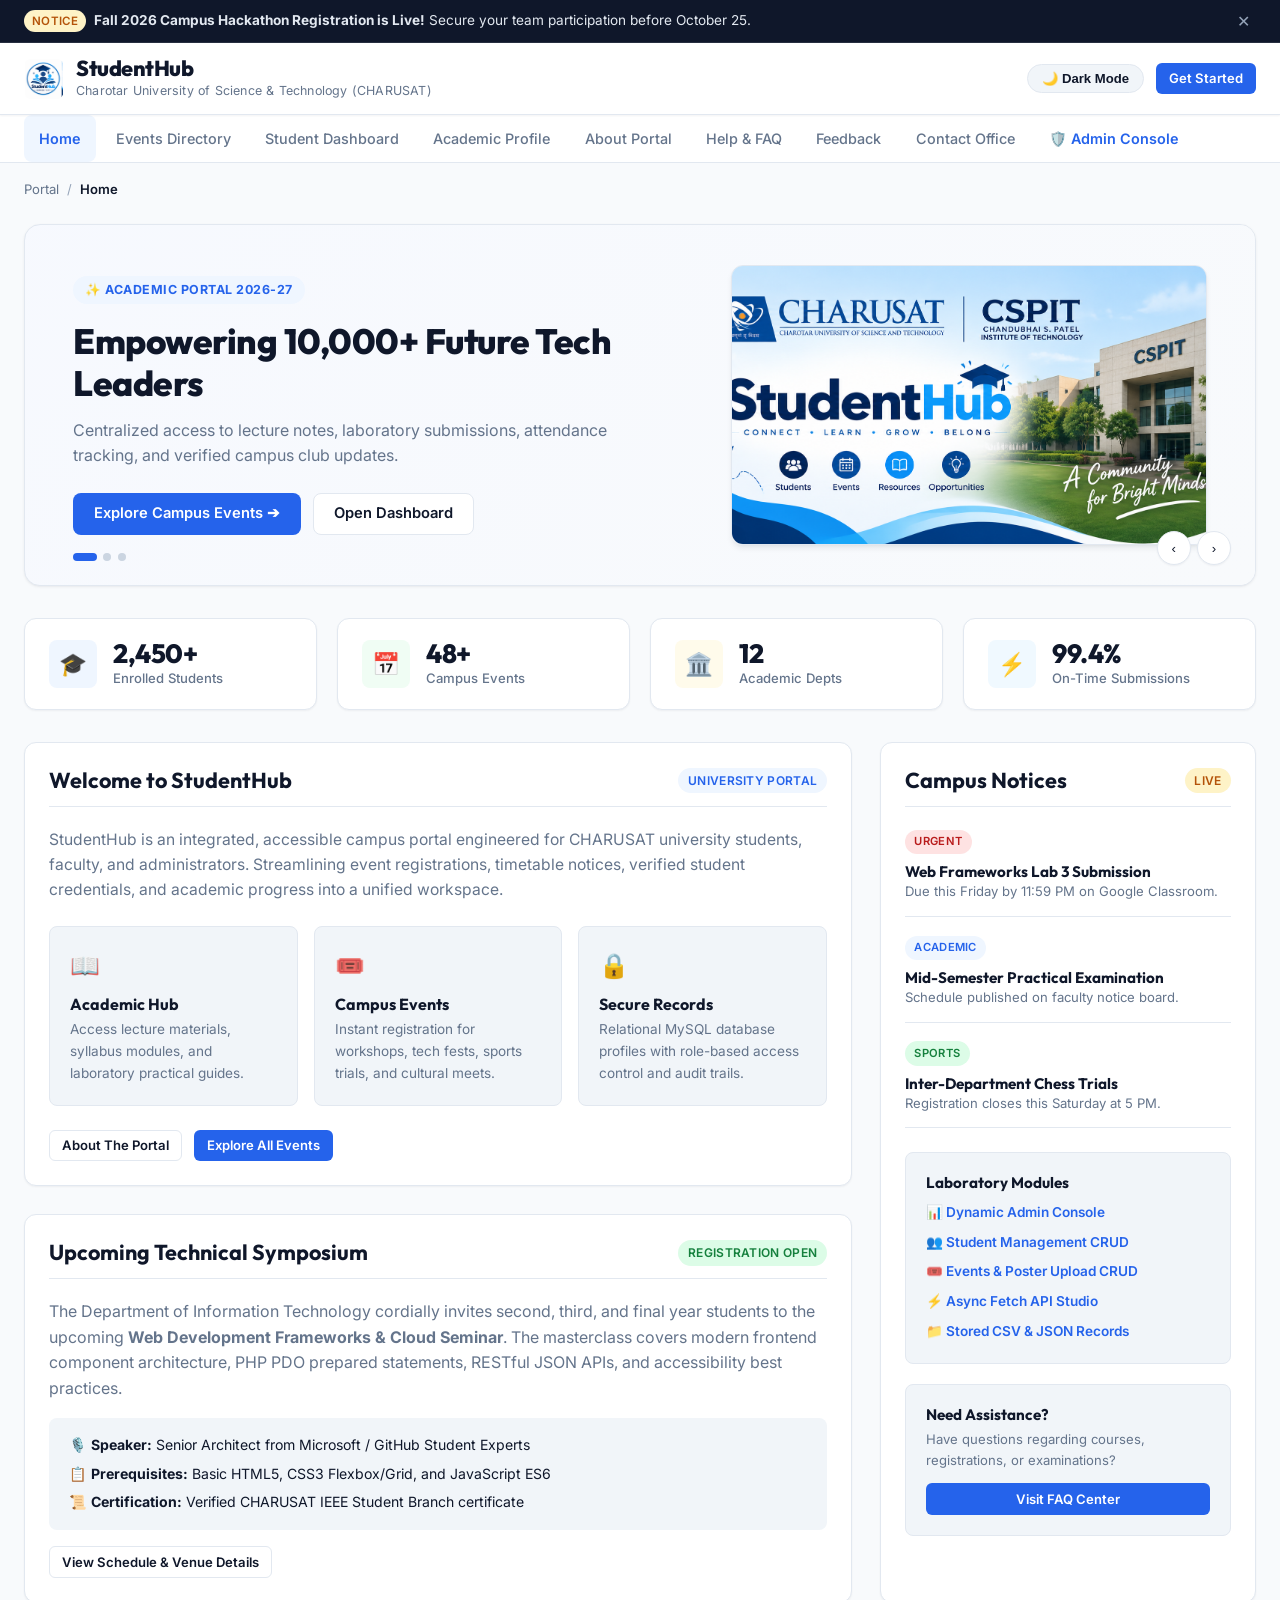
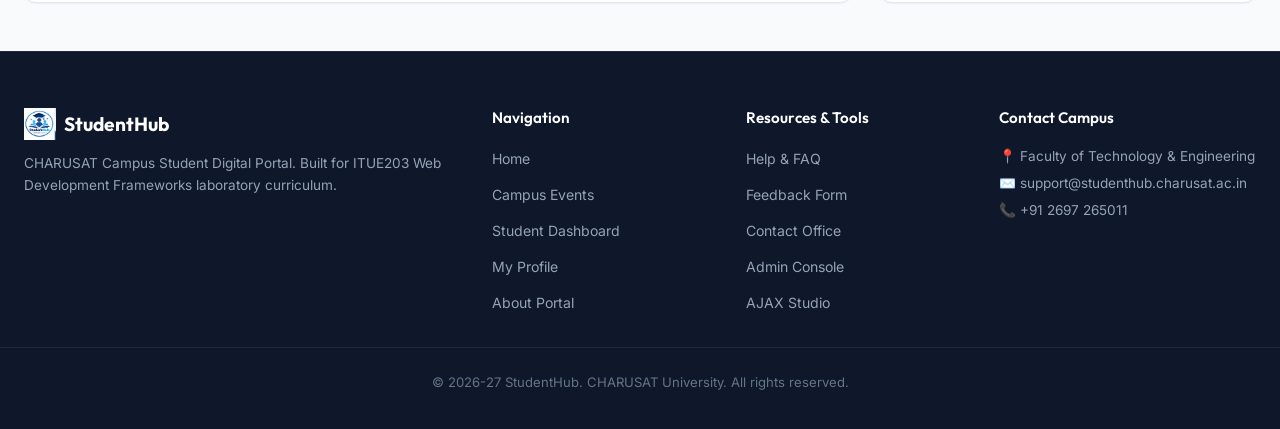
==== commit 8c0c8bb1: "Refine frontend UI to clean, minimalist, professional university aesthetic" ====
--- a/pages/index.html
+++ b/pages/index.html
@@ -4,7 +4,7 @@
   <meta charset="UTF-8">
   <meta name="viewport" content="width=device-width, initial-scale=1.0">
   <meta name="description" content="StudentHub - The centralized digital campus portal for university students, event registrations, notices, and academic dashboards.">
-  <title>Home | StudentHub - Digital Campus Portal</title>
+  <title>StudentHub | Modern Digital Campus Portal</title>
 
   <!-- Core Stylesheets -->
   <link rel="stylesheet" href="../css/style.css">
@@ -15,10 +15,10 @@
   <a href="#main-content" class="skip-link">Skip to main content</a>
 
   <!-- Top Notification Banner (Practical 4) -->
-  <div class="notification-banner" id="notificationBanner" role="region" aria-label="Announcement">
+  <div class="notification-banner" id="notificationBanner" role="region" aria-label="Campus Announcement">
     <div style="display: flex; align-items: center; gap: 8px;">
-      <span>📢</span>
-      <span><strong>Fall 2026 Campus Hackathon Registration is Now Live!</strong> Register before October 25 to secure your seat.</span>
+      <span class="badge badge-warning" style="font-size: 0.72rem; padding: 2px 8px;">Notice</span>
+      <span><strong>Fall 2026 Campus Hackathon Registration is Live!</strong> Secure your team participation before October 25.</span>
     </div>
     <button class="banner-close-btn" id="closeBannerBtn" aria-label="Dismiss notification">✕</button>
   </div>
@@ -27,10 +27,10 @@
   <header class="site-header" role="banner">
     <div class="header-inner">
       <a href="index.html" class="brand-wrapper">
-        <img src="../images/logo.png" alt="StudentHub Official Crest Logo" class="brand-logo">
+        <img src="../images/logo.png" alt="StudentHub Emblem" class="brand-logo">
         <div class="brand-info">
           <h1>StudentHub</h1>
-          <p>Charusat Campus Digital Portal</p>
+          <p>Charotar University of Science & Technology (CHARUSAT)</p>
         </div>
       </a>
 
@@ -38,6 +38,8 @@
         <button class="theme-toggle-btn" id="themeToggleBtn" aria-label="Toggle theme">
           🌙 Dark Mode
         </button>
+        <a href="login.html" class="btn btn-secondary btn-sm" style="display: none; @media(min-width: 600px){ display: inline-flex; }">Sign In</a>
+        <a href="register.html" class="btn btn-primary btn-sm">Get Started</a>
         <button class="menu-toggle-btn" id="menuToggleBtn" aria-label="Toggle navigation menu" aria-expanded="false">
           ☰
         </button>
@@ -50,16 +52,14 @@
     <div class="nav-inner">
       <ul class="nav-links" id="navLinks">
         <li><a href="index.html" class="active" aria-current="page">Home</a></li>
-        <li><a href="about.html">About</a></li>
-        <li><a href="events.html">Events</a></li>
-        <li><a href="dashboard.html">Dashboard</a></li>
-        <li><a href="profile.html">Profile</a></li>
-        <li><a href="faq.html">FAQ</a></li>
+        <li><a href="events.html">Events Directory</a></li>
+        <li><a href="dashboard.html">Student Dashboard</a></li>
+        <li><a href="profile.html">Academic Profile</a></li>
+        <li><a href="about.html">About Portal</a></li>
+        <li><a href="faq.html">Help & FAQ</a></li>
         <li><a href="feedback.html">Feedback</a></li>
-        <li><a href="contact.html">Contact</a></li>
-        <li><a href="admin.html">Admin</a></li>
-        <li><a href="register.html">Register</a></li>
-        <li><a href="login.html">Login</a></li>
+        <li><a href="contact.html">Contact Office</a></li>
+        <li><a href="../php/admin_dashboard.php?demo=admin" style="color: var(--primary); font-weight: 600;">🛡️ Admin Console</a></li>
       </ul>
     </div>
   </nav>
@@ -76,42 +76,58 @@
   <!-- Main Content Layout (Practical 2 & 3) -->
   <main class="main-content" id="main-content">
     
-    <!-- Hero Content Carousel (Practical 4) -->
+    <!-- Hero Presentation Slider / Showcase (Practical 4) -->
     <div class="hero-slider-container" aria-roledescription="carousel" aria-label="Campus Highlights">
       <div class="slider-wrapper" id="sliderWrapper">
-        <div class="slide" style="background-image: url('../images/StudentHub.png');">
+        
+        <!-- Slide 1 -->
+        <div class="slide">
           <div class="slide-content">
-            <span class="slide-tag">Featured Event</span>
-            <h2 class="slide-title">National Student Hackathon 2026</h2>
-            <p class="slide-desc">Collaborate, build solutions with AI & Web frameworks, and compete for ₹50,000 in grand cash prizes.</p>
-            <div style="display: flex; gap: 1rem;">
-              <a href="events.html" class="btn btn-primary">Browse Events</a>
-              <a href="register.html" class="btn btn-secondary">Join StudentHub</a>
-            </div>
-          </div>
-        </div>
-        <div class="slide" style="background-image: url('../images/StudentHub.png');">
+            <span class="slide-tag">✨ Academic Portal 2026-27</span>
+            <h2 class="slide-title">Empowering 10,000+ Future Tech Leaders</h2>
+            <p class="slide-desc">Centralized access to lecture notes, laboratory submissions, attendance tracking, and verified campus club updates.</p>
+            <div style="display: flex; gap: 0.75rem; flex-wrap: wrap;">
+              <a href="events.html" class="btn btn-primary">Explore Campus Events ➔</a>
+              <a href="dashboard.html" class="btn btn-secondary">Open Dashboard</a>
+            </div>
+          </div>
+          <div class="slide-image-frame">
+            <img src="../images/StudentHub.png" alt="CHARUSAT Campus" onerror="this.src='../images/logo.png'">
+          </div>
+        </div>
+
+        <!-- Slide 2 -->
+        <div class="slide">
           <div class="slide-content">
-            <span class="slide-tag">Workshop Series</span>
-            <h2 class="slide-title">Full-Stack Web Masterclass</h2>
-            <p class="slide-desc">Hands-on practical development with Semantic HTML5, CSS Grid/Flexbox, JavaScript ES6+, and PHP MySQL.</p>
-            <div style="display: flex; gap: 1rem;">
-              <a href="events.html" class="btn btn-primary">Reserve Spot</a>
-              <a href="about.html" class="btn btn-secondary">Learn More</a>
-            </div>
-          </div>
-        </div>
-        <div class="slide" style="background-image: url('../images/StudentHub.png');">
+            <span class="slide-tag">🏆 Technical Hackathon</span>
+            <h2 class="slide-title">CodeCraft National Hackathon 2026</h2>
+            <p class="slide-desc">Collaborate on innovative Web3, AI, and Smart Campus solutions. Compete for ₹50,000 in grand cash prizes.</p>
+            <div style="display: flex; gap: 0.75rem; flex-wrap: wrap;">
+              <a href="events.html" class="btn btn-primary">Reserve Your Seat</a>
+              <a href="register.html" class="btn btn-secondary">Register Student ID</a>
+            </div>
+          </div>
+          <div class="slide-image-frame">
+            <img src="../images/StudentHub.png" alt="Hackathon Preview">
+          </div>
+        </div>
+
+        <!-- Slide 3 -->
+        <div class="slide">
           <div class="slide-content">
-            <span class="slide-tag">Campus News</span>
-            <h2 class="slide-title">Empowering 10,000+ Future Tech Leaders</h2>
-            <p class="slide-desc">Centralized access to lecture notes, lab submissions, attendance tracking, and campus club updates.</p>
-            <div style="display: flex; gap: 1rem;">
-              <a href="dashboard.html" class="btn btn-primary">Open Dashboard</a>
-              <a href="faq.html" class="btn btn-secondary">Help & FAQ</a>
-            </div>
-          </div>
-        </div>
+            <span class="slide-tag">📚 Masterclass Series</span>
+            <h2 class="slide-title">Modern Full-Stack Web Development</h2>
+            <p class="slide-desc">Hands-on laboratory sessions exploring Semantic HTML5, CSS Flexbox & Grid, JavaScript Fetch APIs, and PHP MySQL.</p>
+            <div style="display: flex; gap: 0.75rem; flex-wrap: wrap;">
+              <a href="about.html" class="btn btn-primary">View Curriculum</a>
+              <a href="faq.html" class="btn btn-secondary">Student FAQ</a>
+            </div>
+          </div>
+          <div class="slide-image-frame">
+            <img src="../images/StudentHub.png" alt="Curriculum Highlights">
+          </div>
+        </div>
+
       </div>
 
       <div class="slider-indicators" id="sliderIndicators"></div>
@@ -122,7 +138,7 @@
     </div>
 
     <!-- Quick Metrics Section (Practical 3 CSS Grid) -->
-    <section class="stats-grid" aria-label="Key Statistics">
+    <section class="stats-grid" aria-label="Key Campus Metrics">
       <div class="stat-card">
         <div class="stat-icon primary">🎓</div>
         <div class="stat-info">
@@ -141,13 +157,14 @@
         <div class="stat-icon warning">🏛️</div>
         <div class="stat-info">
           <h3>12</h3>
-          <p>Departments</p>
+          <p>Academic Depts</p>
         </div>
       </div>
       <div class="stat-card">
-        <div class="stat-info" style="width: 100%;">
-          <p style="font-weight: 700; color: var(--primary); margin-bottom: 4px;">Quick Action</p>
-          <a href="register.html" class="btn btn-primary btn-sm btn-block">New Registration</a>
+        <div class="stat-icon info">⚡</div>
+        <div class="stat-info">
+          <h3>99.4%</h3>
+          <p>On-Time Submissions</p>
         </div>
       </div>
     </section>
@@ -155,25 +172,44 @@
     <!-- Two-column Semantic Layout (Practical 2: section, article, aside) -->
     <div class="layout-grid">
       <!-- Main Content Column -->
-      <div style="display: flex; flex-direction: column; gap: 2rem;">
+      <div style="display: flex; flex-direction: column; gap: 1.75rem;">
         
         <!-- Welcome Section -->
         <section class="content-section">
           <div class="section-header">
             <h2>Welcome to StudentHub</h2>
-            <span class="badge badge-primary">Campus Portal 2026-27</span>
-          </div>
-          <div style="display: flex; gap: 1.5rem; flex-wrap: wrap; align-items: center; margin-bottom: 1.25rem;">
-            <img src="../images/StudentHub.png" alt="StudentHub Campus Visual Preview" style="width: 100%; max-height: 260px; object-fit: cover; border-radius: var(--radius-md);">
-          </div>
-          <p>
-            StudentHub is an integrated, accessible digital portal tailored for CHARUSAT university students, faculty, and administrators. 
-            From seamless event enrollment and timetable notifications to verified student credentials and administrative data management, 
-            StudentHub streamlines your university journey in one unified, responsive workspace.
+            <span class="badge badge-primary">University Portal</span>
+          </div>
+          
+          <p style="font-size: 0.98rem; color: var(--text-muted); line-height: 1.6; margin-bottom: 1.5rem;">
+            StudentHub is an integrated, accessible campus portal engineered for CHARUSAT university students, faculty, and administrators. 
+            Streamlining event registrations, timetable notices, verified student credentials, and academic progress into a unified workspace.
           </p>
-          <div style="display: flex; gap: 1rem; margin-top: 1.25rem;">
-            <a href="about.html" class="btn btn-secondary">About The Portal</a>
-            <a href="events.html" class="btn btn-primary">Explore All Events</a>
+
+          <!-- Core Feature Cards Grid -->
+          <div style="display: grid; grid-template-columns: repeat(auto-fit, minmax(220px, 1fr)); gap: 1rem; margin-bottom: 1.5rem;">
+            <div style="background: var(--bg-surface-elevated); padding: 1.25rem; border-radius: var(--radius-md); border: 1px solid var(--border-color);">
+              <div style="font-size: 1.5rem; margin-bottom: 0.5rem;">📖</div>
+              <h4 style="font-size: 1rem; margin-bottom: 0.35rem;">Academic Hub</h4>
+              <p style="font-size: 0.85rem; color: var(--text-muted); margin: 0;">Access lecture materials, syllabus modules, and laboratory practical guides.</p>
+            </div>
+
+            <div style="background: var(--bg-surface-elevated); padding: 1.25rem; border-radius: var(--radius-md); border: 1px solid var(--border-color);">
+              <div style="font-size: 1.5rem; margin-bottom: 0.5rem;">🎟️</div>
+              <h4 style="font-size: 1rem; margin-bottom: 0.35rem;">Campus Events</h4>
+              <p style="font-size: 0.85rem; color: var(--text-muted); margin: 0;">Instant registration for workshops, tech fests, sports trials, and cultural meets.</p>
+            </div>
+
+            <div style="background: var(--bg-surface-elevated); padding: 1.25rem; border-radius: var(--radius-md); border: 1px solid var(--border-color);">
+              <div style="font-size: 1.5rem; margin-bottom: 0.5rem;">🔒</div>
+              <h4 style="font-size: 1rem; margin-bottom: 0.35rem;">Secure Records</h4>
+              <p style="font-size: 0.85rem; color: var(--text-muted); margin: 0;">Relational MySQL database profiles with role-based access control and audit trails.</p>
+            </div>
+          </div>
+
+          <div style="display: flex; gap: 0.75rem; flex-wrap: wrap;">
+            <a href="about.html" class="btn btn-secondary btn-sm">About The Portal</a>
+            <a href="events.html" class="btn btn-primary btn-sm">Explore All Events</a>
           </div>
         </section>
 
@@ -183,49 +219,63 @@
             <h2>Upcoming Technical Symposium</h2>
             <span class="badge badge-success">Registration Open</span>
           </div>
-          <p>
-            The Department of Information Technology cordially invites third-year and fourth-year students to the upcoming 
-            <strong>Web Development Frameworks & Cloud Seminar</strong>. The session will cover modern client-side architectures, 
-            PHP PDO prepared statements, API design, and accessible frontend practices.
+          <p style="color: var(--text-muted); line-height: 1.6;">
+            The Department of Information Technology cordially invites second, third, and final year students to the upcoming 
+            <strong>Web Development Frameworks & Cloud Seminar</strong>. The masterclass covers modern frontend component architecture, 
+            PHP PDO prepared statements, RESTful JSON APIs, and accessibility best practices.
           </p>
-          <ul style="margin: 1rem 0 1rem 1.5rem; color: var(--text-muted);">
-            <li><strong>Speaker:</strong> Senior Architect from Microsoft / GitHub</li>
-            <li><strong>Prerequisites:</strong> Basic HTML5, CSS3, and JavaScript knowledge</li>
-            <li><strong>Certification:</strong> IEEE Student Branch verified certificates</li>
-          </ul>
-          <a href="events.html" class="btn btn-secondary btn-sm">View Schedule & Venue</a>
+          <div style="background: var(--bg-surface-elevated); padding: 1rem 1.25rem; border-radius: var(--radius-md); margin: 1rem 0; font-size: 0.88rem; display: flex; flex-direction: column; gap: 0.4rem;">
+            <div>🎙️ <strong>Speaker:</strong> Senior Architect from Microsoft / GitHub Student Experts</div>
+            <div>📋 <strong>Prerequisites:</strong> Basic HTML5, CSS3 Flexbox/Grid, and JavaScript ES6</div>
+            <div>📜 <strong>Certification:</strong> Verified CHARUSAT IEEE Student Branch certificate</div>
+          </div>
+          <a href="events.html" class="btn btn-secondary btn-sm">View Schedule & Venue Details</a>
         </article>
 
       </div>
 
-      <!-- Aside Column: Notices & Sidebar Tools -->
+      <!-- Aside Column: Notices & Quick Access -->
       <aside class="content-aside" aria-label="Campus Notices and Deadlines">
         <div class="section-header">
           <h2>Campus Notices</h2>
           <span class="badge badge-warning">Live</span>
         </div>
+        
         <ul style="list-style: none; display: flex; flex-direction: column; gap: 1rem; padding: 0;">
           <li style="padding-bottom: 0.85rem; border-bottom: 1px solid var(--border-color);">
-            <span style="font-size: 0.78rem; color: var(--danger); font-weight: 700; text-transform: uppercase;">Urgent</span>
-            <h4 style="font-size: 1rem; margin-top: 2px;">Web Frameworks Lab 3 Submission</h4>
-            <p style="font-size: 0.85rem; color: var(--text-muted); margin-bottom: 0;">Due this Friday by 11:59 PM on Google Classroom.</p>
+            <span class="badge badge-danger" style="font-size: 0.7rem; margin-bottom: 4px;">Urgent</span>
+            <h4 style="font-size: 0.95rem; margin-top: 4px;">Web Frameworks Lab 3 Submission</h4>
+            <p style="font-size: 0.82rem; color: var(--text-muted); margin-bottom: 0;">Due this Friday by 11:59 PM on Google Classroom.</p>
           </li>
           <li style="padding-bottom: 0.85rem; border-bottom: 1px solid var(--border-color);">
-            <span style="font-size: 0.78rem; color: var(--primary); font-weight: 700; text-transform: uppercase;">Academic</span>
-            <h4 style="font-size: 1rem; margin-top: 2px;">Mid-Semester Practical Examination</h4>
-            <p style="font-size: 0.85rem; color: var(--text-muted); margin-bottom: 0;">Schedule published on the faculty notice board.</p>
+            <span class="badge badge-primary" style="font-size: 0.7rem; margin-bottom: 4px;">Academic</span>
+            <h4 style="font-size: 0.95rem; margin-top: 4px;">Mid-Semester Practical Examination</h4>
+            <p style="font-size: 0.82rem; color: var(--text-muted); margin-bottom: 0;">Schedule published on faculty notice board.</p>
           </li>
           <li style="padding-bottom: 0.85rem; border-bottom: 1px solid var(--border-color);">
-            <span style="font-size: 0.78rem; color: var(--success); font-weight: 700; text-transform: uppercase;">Sports</span>
-            <h4 style="font-size: 1rem; margin-top: 2px;">Inter-Department Chess Trials</h4>
-            <p style="font-size: 0.85rem; color: var(--text-muted); margin-bottom: 0;">Registration closes this Saturday at 5 PM.</p>
+            <span class="badge badge-success" style="font-size: 0.7rem; margin-bottom: 4px;">Sports</span>
+            <h4 style="font-size: 0.95rem; margin-top: 4px;">Inter-Department Chess Trials</h4>
+            <p style="font-size: 0.82rem; color: var(--text-muted); margin-bottom: 0;">Registration closes this Saturday at 5 PM.</p>
           </li>
         </ul>
 
+        <!-- Laboratory Portals Quick Access -->
         <div style="margin-top: 1.5rem; background: var(--bg-surface-elevated); padding: 1.25rem; border-radius: var(--radius-md); border: 1px solid var(--border-color);">
-          <h4 style="font-size: 0.95rem; margin-bottom: 0.5rem;">Need Assistance?</h4>
-          <p style="font-size: 0.85rem; color: var(--text-muted);">Have questions regarding course registration or events?</p>
-          <a href="faq.html" class="btn btn-primary btn-sm btn-block" style="margin-top: 0.5rem;">Visit FAQ Page</a>
+          <h4 style="font-size: 0.95rem; margin-bottom: 0.6rem;">Laboratory Modules</h4>
+          <div style="display: flex; flex-direction: column; gap: 0.5rem; font-size: 0.85rem;">
+            <a href="../php/admin_dashboard.php?demo=admin" style="font-weight: 600;">📊 Dynamic Admin Console</a>
+            <a href="../php/students_crud.php" style="font-weight: 600;">👥 Student Management CRUD</a>
+            <a href="../php/events_crud.php" style="font-weight: 600;">🎟️ Events & Poster Upload CRUD</a>
+            <a href="ajax_crud.html" style="font-weight: 600;">⚡ Async Fetch API Studio</a>
+            <a href="../php/view_records.php" style="font-weight: 600;">📁 Stored CSV & JSON Records</a>
+          </div>
+        </div>
+
+        <!-- Help Desk Widget -->
+        <div style="margin-top: 1.25rem; background: var(--bg-surface-elevated); padding: 1.25rem; border-radius: var(--radius-md); border: 1px solid var(--border-color);">
+          <h4 style="font-size: 0.95rem; margin-bottom: 0.35rem;">Need Assistance?</h4>
+          <p style="font-size: 0.82rem; color: var(--text-muted); margin-bottom: 0.75rem;">Have questions regarding courses, registrations, or examinations?</p>
+          <a href="faq.html" class="btn btn-primary btn-sm btn-block">Visit FAQ Center</a>
         </div>
       </aside>
     </div>
@@ -236,12 +286,12 @@
   <footer class="site-footer" role="contentinfo">
     <div class="footer-top">
       <div class="footer-col">
-        <div style="display: flex; align-items: center; gap: 10px; margin-bottom: 1rem;">
-          <img src="../images/logo.png" alt="StudentHub" style="width: 36px; height: 36px;">
-          <h3 style="color: #ffffff; font-size: 1.3rem;">StudentHub</h3>
-        </div>
-        <p style="font-size: 0.88rem; line-height: 1.6;">
-          CHARUSAT University Campus Student Portal. Designed for ITUE203 Web Development Frameworks laboratory curriculum.
+        <div style="display: flex; align-items: center; gap: 8px; margin-bottom: 0.85rem;">
+          <img src="../images/logo.png" alt="StudentHub Emblem" style="width: 32px; height: 32px;">
+          <h3 style="color: #ffffff; font-size: 1.2rem; margin: 0;">StudentHub</h3>
+        </div>
+        <p style="font-size: 0.85rem; line-height: 1.6; color: #94a3b8;">
+          CHARUSAT Campus Student Digital Portal. Built for ITUE203 Web Development Frameworks laboratory curriculum.
         </p>
       </div>
 
@@ -249,34 +299,34 @@
         <h4>Navigation</h4>
         <ul class="footer-links">
           <li><a href="index.html">Home</a></li>
-          <li><a href="about.html">About Us</a></li>
           <li><a href="events.html">Campus Events</a></li>
           <li><a href="dashboard.html">Student Dashboard</a></li>
           <li><a href="profile.html">My Profile</a></li>
+          <li><a href="about.html">About Portal</a></li>
         </ul>
       </div>
 
       <div class="footer-col">
-        <h4>Student Resources</h4>
+        <h4>Resources & Tools</h4>
         <ul class="footer-links">
           <li><a href="faq.html">Help & FAQ</a></li>
           <li><a href="feedback.html">Feedback Form</a></li>
           <li><a href="contact.html">Contact Office</a></li>
-          <li><a href="admin.html">Admin Console</a></li>
-          <li><a href="register.html">Sign Up</a></li>
+          <li><a href="../php/admin_dashboard.php?demo=admin">Admin Console</a></li>
+          <li><a href="ajax_crud.html">AJAX Studio</a></li>
         </ul>
       </div>
 
       <div class="footer-col">
         <h4>Contact Campus</h4>
-        <p style="font-size: 0.88rem; margin-bottom: 0.4rem;">📍 Faculty of Technology & Engineering</p>
-        <p style="font-size: 0.88rem; margin-bottom: 0.4rem;">✉️ support@studenthub.charusat.ac.in</p>
-        <p style="font-size: 0.88rem;">📞 +91 2697 265011</p>
+        <p style="font-size: 0.85rem; color: #94a3b8; margin-bottom: 0.35rem;">📍 Faculty of Technology & Engineering</p>
+        <p style="font-size: 0.85rem; color: #94a3b8; margin-bottom: 0.35rem;">✉️ support@studenthub.charusat.ac.in</p>
+        <p style="font-size: 0.85rem; color: #94a3b8;">📞 +91 2697 265011</p>
       </div>
     </div>
 
     <div class="footer-bottom">
-      <p>&copy; 2026-27 StudentHub. CHARUSAT University. All rights reserved. Built with Semantic HTML5, CSS3 Grid/Flexbox, JavaScript & PHP.</p>
+      <p>&copy; 2026-27 StudentHub. CHARUSAT University. All rights reserved.</p>
     </div>
   </footer>
 
--- a/css/style.css
+++ b/css/style.css
@@ -1,34 +1,36 @@
 /* ==========================================================================
-   StudentHub Portal - Core Design System & Global Styles
+   StudentHub Portal - Modern Professional Design System
    Subject: Web Development Frameworks (ITUE203) - Semester 3
    ========================================================================== */
 
-@import url('https://fonts.googleapis.com/css2?family=Outfit:wght@300;400;500;600;700;800&family=Plus+Jakarta+Sans:wght@400;500;600;700&display=swap');
+@import url('https://fonts.googleapis.com/css2?family=Inter:wght@300;400;500;600;700;800&family=Outfit:wght@500;600;700;800&display=swap');
 
 /* --- CSS Variables & Design Tokens --- */
 :root {
   --font-heading: 'Outfit', -apple-system, BlinkMacSystemFont, 'Segoe UI', Roboto, sans-serif;
-  --font-body: 'Plus Jakarta Sans', -apple-system, BlinkMacSystemFont, 'Segoe UI', Roboto, sans-serif;
-
-  /* Color Palette - Light Mode */
-  --primary: #4f46e5;
-  --primary-hover: #4338ca;
-  --primary-light: #e0e7ff;
-  --primary-gradient: linear-gradient(135deg, #4f46e5 0%, #7c3aed 100%);
-  --secondary: #06b6d4;
+  --font-body: 'Inter', -apple-system, BlinkMacSystemFont, 'Segoe UI', Roboto, sans-serif;
+
+  /* Refined Professional Color Palette */
+  --primary: #2563eb;
+  --primary-hover: #1d4ed8;
+  --primary-light: #eff6ff;
+  --primary-focus: rgba(37, 99, 235, 0.2);
+  --primary-gradient: linear-gradient(135deg, #2563eb 0%, #1e40af 100%);
+  
+  --secondary: #0ea5e9;
   --accent: #f59e0b;
   --success: #10b981;
   --danger: #ef4444;
   --warning: #f59e0b;
   --info: #3b82f6;
 
-  /* Surfaces & Backgrounds */
+  /* Clean Professional Surfaces */
   --bg-page: #f8fafc;
   --bg-surface: #ffffff;
-  --bg-surface-elevated: #ffffff;
-  --bg-glass: rgba(255, 255, 255, 0.85);
+  --bg-surface-elevated: #f1f5f9;
+  --bg-glass: rgba(255, 255, 255, 0.95);
   --border-color: #e2e8f0;
-  --border-color-focus: #818cf8;
+  --border-color-focus: #93c5fd;
 
   /* Typography Colors */
   --text-main: #0f172a;
@@ -36,41 +38,42 @@
   --text-light: #94a3b8;
   --text-inverse: #ffffff;
 
-  /* Elevations & Shadows */
-  --shadow-sm: 0 1px 2px 0 rgba(0, 0, 0, 0.05);
-  --shadow-md: 0 4px 6px -1px rgba(0, 0, 0, 0.1), 0 2px 4px -2px rgba(0, 0, 0, 0.1);
-  --shadow-lg: 0 10px 15px -3px rgba(0, 0, 0, 0.1), 0 4px 6px -4px rgba(0, 0, 0, 0.1);
-  --shadow-xl: 0 20px 25px -5px rgba(0, 0, 0, 0.1), 0 8px 10px -6px rgba(0, 0, 0, 0.1);
-
-  /* Borders & Radius */
+  /* Subtle Crisp Shadows */
+  --shadow-xs: 0 1px 2px 0 rgba(15, 23, 42, 0.05);
+  --shadow-sm: 0 1px 3px 0 rgba(15, 23, 42, 0.06), 0 1px 2px -1px rgba(15, 23, 42, 0.06);
+  --shadow-md: 0 4px 6px -1px rgba(15, 23, 42, 0.08), 0 2px 4px -2px rgba(15, 23, 42, 0.06);
+  --shadow-lg: 0 10px 15px -3px rgba(15, 23, 42, 0.08), 0 4px 6px -4px rgba(15, 23, 42, 0.04);
+  --shadow-xl: 0 20px 25px -5px rgba(15, 23, 42, 0.08), 0 8px 10px -6px rgba(15, 23, 42, 0.04);
+
+  /* Radius */
   --radius-sm: 6px;
-  --radius-md: 10px;
-  --radius-lg: 16px;
+  --radius-md: 8px;
+  --radius-lg: 12px;
+  --radius-xl: 16px;
   --radius-full: 9999px;
 
   /* Transitions */
   --transition-fast: 0.15s ease;
   --transition-normal: 0.25s cubic-bezier(0.4, 0, 0.2, 1);
-  --transition-slow: 0.4s cubic-bezier(0.4, 0, 0.2, 1);
 }
 
 /* --- Dark Theme Tokens --- */
 [data-theme="dark"] {
-  --bg-page: #0b0f19;
+  --bg-page: #090d16;
   --bg-surface: #111827;
   --bg-surface-elevated: #1f2937;
-  --bg-glass: rgba(17, 24, 39, 0.85);
+  --bg-glass: rgba(17, 24, 39, 0.95);
   --border-color: #1f2937;
-  --border-color-focus: #6366f1;
+  --border-color-focus: #3b82f6;
 
   --text-main: #f8fafc;
   --text-muted: #94a3b8;
   --text-light: #64748b;
 
-  --shadow-sm: 0 1px 3px 0 rgba(0, 0, 0, 0.4);
-  --shadow-md: 0 4px 8px -1px rgba(0, 0, 0, 0.5);
-  --shadow-lg: 0 10px 20px -3px rgba(0, 0, 0, 0.6);
-  --shadow-xl: 0 20px 30px -5px rgba(0, 0, 0, 0.7);
+  --shadow-xs: 0 1px 2px 0 rgba(0, 0, 0, 0.5);
+  --shadow-sm: 0 1px 3px 0 rgba(0, 0, 0, 0.6);
+  --shadow-md: 0 4px 6px -1px rgba(0, 0, 0, 0.6);
+  --shadow-lg: 0 10px 15px -3px rgba(0, 0, 0, 0.7);
 }
 
 /* --- Base Reset & Typography --- */
@@ -104,10 +107,10 @@
   line-height: 1.25;
 }
 
-h1 { font-size: 2.25rem; }
-h2 { font-size: 1.75rem; }
-h3 { font-size: 1.35rem; }
-h4 { font-size: 1.15rem; }
+h1 { font-size: 2.1rem; }
+h2 { font-size: 1.6rem; }
+h3 { font-size: 1.25rem; }
+h4 { font-size: 1.05rem; }
 
 p { margin-bottom: 0.75rem; }
 
@@ -145,15 +148,46 @@
 }
 
 /* ==========================================================================
-   Header & Navigation
+   Top Notification Banner
+   ========================================================================== */
+.notification-banner {
+  background: #0f172a;
+  color: #e2e8f0;
+  padding: 0.6rem 1.5rem;
+  display: flex;
+  align-items: center;
+  justify-content: space-between;
+  font-size: 0.85rem;
+  border-bottom: 1px solid rgba(255, 255, 255, 0.1);
+}
+.notification-banner.hidden {
+  display: none;
+}
+.banner-close-btn {
+  background: transparent;
+  border: none;
+  color: #94a3b8;
+  font-size: 1rem;
+  cursor: pointer;
+  padding: 2px 6px;
+  transition: color var(--transition-fast);
+}
+.banner-close-btn:hover {
+  color: #ffffff;
+}
+
+/* ==========================================================================
+   Header & Clean Navigation Bar
    ========================================================================== */
 header.site-header {
-  background: var(--primary-gradient);
-  color: var(--text-inverse);
-  padding: 1.25rem 2rem;
-  box-shadow: var(--shadow-md);
-  position: relative;
+  background: var(--bg-surface);
+  border-bottom: 1px solid var(--border-color);
+  padding: 0.85rem 1.5rem;
+  position: sticky;
+  top: 0;
   z-index: 100;
+  box-shadow: var(--shadow-xs);
+  transition: background var(--transition-normal);
 }
 
 .header-inner {
@@ -168,83 +202,76 @@
 .brand-wrapper {
   display: flex;
   align-items: center;
-  gap: 1rem;
+  gap: 0.75rem;
   text-decoration: none;
-  color: var(--text-inverse);
+  color: var(--text-main);
 }
 
 .brand-logo {
-  width: 48px;
-  height: 48px;
+  width: 40px;
+  height: 40px;
   object-fit: contain;
   border-radius: var(--radius-md);
-  background: rgba(255, 255, 255, 0.15);
-  padding: 4px;
-  backdrop-filter: blur(8px);
 }
 
 .brand-info h1 {
-  font-size: 1.6rem;
+  font-size: 1.35rem;
   font-weight: 800;
   letter-spacing: -0.5px;
-  color: var(--text-inverse);
+  color: var(--text-main);
   line-height: 1.1;
 }
 
 .brand-info p {
-  font-size: 0.85rem;
-  opacity: 0.9;
+  font-size: 0.78rem;
+  color: var(--text-muted);
   margin: 0;
-  letter-spacing: 0.3px;
+  letter-spacing: 0.2px;
 }
 
 .header-controls {
   display: flex;
   align-items: center;
-  gap: 1rem;
+  gap: 0.75rem;
 }
 
 /* Theme Toggle Button */
 .theme-toggle-btn {
-  background: rgba(255, 255, 255, 0.2);
-  border: 1px solid rgba(255, 255, 255, 0.3);
-  color: var(--text-inverse);
+  background: var(--bg-surface-elevated);
+  border: 1px solid var(--border-color);
+  color: var(--text-main);
   border-radius: var(--radius-full);
-  padding: 8px 14px;
+  padding: 6px 14px;
   cursor: pointer;
   display: flex;
   align-items: center;
-  gap: 8px;
-  font-size: 0.88rem;
+  gap: 6px;
+  font-size: 0.82rem;
   font-weight: 600;
   transition: all var(--transition-fast);
-  backdrop-filter: blur(6px);
 }
 .theme-toggle-btn:hover {
-  background: rgba(255, 255, 255, 0.3);
-  transform: translateY(-1px);
+  background: var(--border-color);
 }
 
 /* Mobile Hamburger Toggle */
 .menu-toggle-btn {
   display: none;
-  background: rgba(255, 255, 255, 0.2);
-  border: 1px solid rgba(255, 255, 255, 0.3);
-  color: var(--text-inverse);
+  background: var(--bg-surface-elevated);
+  border: 1px solid var(--border-color);
+  color: var(--text-main);
   font-size: 1.25rem;
-  padding: 8px 12px;
+  padding: 6px 10px;
   border-radius: var(--radius-sm);
   cursor: pointer;
 }
 
 /* Navigation Bar */
 nav.main-nav {
-  background: #111827;
-  border-bottom: 1px solid rgba(255, 255, 255, 0.08);
-  position: sticky;
-  top: 0;
+  background: var(--bg-surface);
+  border-bottom: 1px solid var(--border-color);
+  position: relative;
   z-index: 99;
-  box-shadow: var(--shadow-sm);
 }
 
 .nav-inner {
@@ -265,31 +292,36 @@
 }
 
 .nav-links li a {
-  display: inline-block;
-  padding: 0.85rem 0.95rem;
-  color: #cbd5e1;
-  font-size: 0.92rem;
+  display: inline-flex;
+  align-items: center;
+  padding: 0.75rem 0.95rem;
+  color: var(--text-muted);
+  font-size: 0.9rem;
   font-weight: 500;
-  border-radius: var(--radius-sm);
+  border-radius: var(--radius-md);
   transition: all var(--transition-fast);
 }
 
 .nav-links li a:hover,
 .nav-links li a:focus {
-  color: #ffffff;
-  background: rgba(255, 255, 255, 0.1);
+  color: var(--primary);
+  background: var(--primary-light);
+}
+
+[data-theme="dark"] .nav-links li a:hover {
+  background: rgba(37, 99, 235, 0.15);
+  color: #93c5fd;
 }
 
 .nav-links li a.active {
-  color: #ffffff;
-  background: var(--primary);
+  color: var(--primary);
+  background: var(--primary-light);
   font-weight: 600;
 }
 
-.nav-auth {
-  display: flex;
-  align-items: center;
-  gap: 0.5rem;
+[data-theme="dark"] .nav-links li a.active {
+  background: rgba(37, 99, 235, 0.2);
+  color: #93c5fd;
 }
 
 /* Breadcrumbs */
@@ -304,7 +336,7 @@
   display: flex;
   align-items: center;
   gap: 0.5rem;
-  font-size: 0.85rem;
+  font-size: 0.82rem;
   color: var(--text-muted);
 }
 .breadcrumb a {
@@ -319,29 +351,6 @@
 .breadcrumb span.current {
   color: var(--text-main);
   font-weight: 600;
-}
-
-/* Notification Banner */
-.notification-banner {
-  background: linear-gradient(90deg, #3b82f6 0%, #2563eb 100%);
-  color: #ffffff;
-  padding: 0.65rem 1.5rem;
-  display: flex;
-  align-items: center;
-  justify-content: space-between;
-  font-size: 0.9rem;
-  box-shadow: var(--shadow-sm);
-}
-.notification-banner.hidden {
-  display: none;
-}
-.banner-close-btn {
-  background: transparent;
-  border: none;
-  color: #ffffff;
-  font-size: 1.2rem;
-  cursor: pointer;
-  padding: 0 4px;
 }
 
 /* ==========================================================================
@@ -359,21 +368,9 @@
 .layout-grid {
   display: grid;
   grid-template-columns: 2.2fr 1fr;
-  gap: 2rem;
-}
-
-/* Single-column centered layout */
-.layout-centered {
-  max-width: 780px;
-  margin: 0 auto;
-}
-
-/* Full width layout */
-.layout-full {
-  width: 100%;
-}
-
-/* Sections & Cards */
+  gap: 1.75rem;
+}
+
 .card,
 section.content-section,
 article.content-article,
@@ -381,158 +378,176 @@
   background: var(--bg-surface);
   border: 1px solid var(--border-color);
   border-radius: var(--radius-lg);
-  padding: 1.75rem;
+  padding: 1.5rem;
+  box-shadow: var(--shadow-xs);
+  transition: box-shadow var(--transition-normal), border-color var(--transition-normal);
+}
+
+.card:hover,
+section.content-section:hover,
+article.content-article:hover {
   box-shadow: var(--shadow-sm);
-  transition: transform var(--transition-normal), box-shadow var(--transition-normal);
-}
-
-.card:hover {
-  box-shadow: var(--shadow-md);
-}
-
-.card-interactive:hover {
-  transform: translateY(-4px);
-  box-shadow: var(--shadow-lg);
+  border-color: #cbd5e1;
+}
+
+[data-theme="dark"] .card:hover,
+[data-theme="dark"] section.content-section:hover {
+  border-color: #334155;
 }
 
 /* Section Headers */
 .section-header {
-  margin-bottom: 1.5rem;
+  margin-bottom: 1.25rem;
   display: flex;
   align-items: center;
   justify-content: space-between;
   flex-wrap: wrap;
-  gap: 1rem;
-  border-bottom: 2px solid var(--border-color);
+  gap: 0.75rem;
+  border-bottom: 1px solid var(--border-color);
   padding-bottom: 0.75rem;
 }
 .section-header h2 {
-  display: flex;
-  align-items: center;
-  gap: 0.5rem;
-  font-size: 1.5rem;
+  font-size: 1.35rem;
+  font-weight: 700;
+  color: var(--text-main);
 }
 
 /* ==========================================================================
-   Hero Slider / Carousel (Practical 4)
+   Hero Showcase Presentation (Practical 4)
    ========================================================================== */
 .hero-slider-container {
   position: relative;
   overflow: hidden;
-  border-radius: var(--radius-lg);
-  box-shadow: var(--shadow-lg);
+  border-radius: var(--radius-xl);
+  border: 1px solid var(--border-color);
+  box-shadow: var(--shadow-sm);
   margin-bottom: 2rem;
-  background: #111827;
+  background: var(--bg-surface);
 }
 
 .slider-wrapper {
   display: flex;
-  transition: transform 0.5s ease-in-out;
+  transition: transform 0.4s ease-in-out;
 }
 
 .slide {
   min-width: 100%;
   box-sizing: border-box;
-  position: relative;
-  padding: 4rem 3rem;
-  background-size: cover;
-  background-position: center;
-  color: #ffffff;
-  display: flex;
-  flex-direction: column;
-  justify-content: center;
-  min-height: 340px;
-}
-
-.slide::before {
-  content: '';
-  position: absolute;
-  inset: 0;
-  background: linear-gradient(135deg, rgba(15, 23, 42, 0.85) 0%, rgba(30, 41, 59, 0.7) 100%);
-  z-index: 1;
+  padding: 2.5rem 3rem;
+  display: grid;
+  grid-template-columns: 1.3fr 1fr;
+  gap: 2.5rem;
+  align-items: center;
+  background: linear-gradient(135deg, rgba(37, 99, 235, 0.04) 0%, rgba(248, 250, 252, 1) 100%);
+}
+
+[data-theme="dark"] .slide {
+  background: linear-gradient(135deg, rgba(37, 99, 235, 0.1) 0%, #111827 100%);
 }
 
 .slide-content {
-  position: relative;
-  z-index: 2;
-  max-width: 640px;
+  max-width: 600px;
 }
 
 .slide-tag {
   display: inline-block;
-  background: rgba(79, 70, 229, 0.9);
-  color: #ffffff;
+  background: var(--primary-light);
+  color: var(--primary);
   padding: 4px 12px;
   border-radius: var(--radius-full);
-  font-size: 0.8rem;
+  font-size: 0.78rem;
   font-weight: 700;
   text-transform: uppercase;
   letter-spacing: 0.5px;
   margin-bottom: 1rem;
 }
 
+[data-theme="dark"] .slide-tag {
+  background: rgba(37, 99, 235, 0.2);
+  color: #93c5fd;
+}
+
 .slide-title {
   font-size: 2.2rem;
   font-weight: 800;
   line-height: 1.2;
-  margin-bottom: 1rem;
-  color: #ffffff;
+  margin-bottom: 0.85rem;
+  color: var(--text-main);
+  letter-spacing: -0.5px;
 }
 
 .slide-desc {
-  font-size: 1.05rem;
-  opacity: 0.9;
+  font-size: 1rem;
+  color: var(--text-muted);
+  line-height: 1.6;
   margin-bottom: 1.5rem;
+}
+
+.slide-image-frame {
+  position: relative;
+  border-radius: var(--radius-lg);
+  overflow: hidden;
+  border: 1px solid var(--border-color);
+  box-shadow: var(--shadow-md);
+  max-height: 280px;
+}
+
+.slide-image-frame img {
+  width: 100%;
+  height: 280px;
+  object-fit: cover;
 }
 
 .slider-controls {
   position: absolute;
-  bottom: 1.5rem;
+  bottom: 1.25rem;
   right: 1.5rem;
   display: flex;
   align-items: center;
-  gap: 0.5rem;
+  gap: 0.4rem;
   z-index: 10;
 }
 
 .slider-btn {
-  background: rgba(255, 255, 255, 0.25);
-  border: none;
-  color: #ffffff;
-  width: 40px;
-  height: 40px;
+  background: var(--bg-surface);
+  border: 1px solid var(--border-color);
+  color: var(--text-main);
+  width: 34px;
+  height: 34px;
   border-radius: var(--radius-full);
   display: flex;
   align-items: center;
   justify-content: center;
   cursor: pointer;
-  backdrop-filter: blur(4px);
-  transition: background var(--transition-fast);
+  box-shadow: var(--shadow-xs);
+  transition: all var(--transition-fast);
 }
 .slider-btn:hover {
-  background: rgba(255, 255, 255, 0.45);
+  background: var(--primary);
+  color: #ffffff;
+  border-color: var(--primary);
 }
 
 .slider-indicators {
   position: absolute;
   bottom: 1.5rem;
-  left: 2rem;
-  display: flex;
-  gap: 0.5rem;
+  left: 3rem;
+  display: flex;
+  gap: 0.4rem;
   z-index: 10;
 }
 
 .slider-dot {
-  width: 12px;
-  height: 12px;
+  width: 8px;
+  height: 8px;
   border-radius: var(--radius-full);
-  background: rgba(255, 255, 255, 0.35);
+  background: #cbd5e1;
   cursor: pointer;
   transition: all var(--transition-fast);
 }
 .slider-dot.active {
-  background: #ffffff;
-  width: 28px;
+  background: var(--primary);
+  width: 24px;
 }
 
 /* ==========================================================================
@@ -543,10 +558,10 @@
   align-items: center;
   justify-content: center;
   gap: 0.5rem;
-  font-family: var(--font-heading);
-  font-size: 0.95rem;
+  font-family: var(--font-body);
+  font-size: 0.92rem;
   font-weight: 600;
-  padding: 0.65rem 1.25rem;
+  padding: 0.6rem 1.25rem;
   border-radius: var(--radius-md);
   border: 1px solid transparent;
   cursor: pointer;
@@ -557,53 +572,43 @@
 
 .btn-primary {
   background: var(--primary);
-  color: var(--text-inverse);
-  box-shadow: 0 2px 4px rgba(79, 70, 229, 0.25);
+  color: #ffffff;
 }
 .btn-primary:hover {
   background: var(--primary-hover);
-  color: var(--text-inverse);
-  transform: translateY(-1px);
-  box-shadow: 0 4px 8px rgba(79, 70, 229, 0.35);
+  color: #ffffff;
+  box-shadow: 0 2px 4px rgba(37, 99, 235, 0.25);
 }
 
 .btn-secondary {
+  background: var(--bg-surface);
+  border-color: var(--border-color);
+  color: var(--text-main);
+}
+.btn-secondary:hover {
   background: var(--bg-surface-elevated);
-  border-color: var(--border-color);
-  color: var(--text-main);
-}
-.btn-secondary:hover {
-  background: var(--border-color);
+  border-color: #cbd5e1;
   color: var(--text-main);
 }
 
 .btn-danger {
-  background: var(--danger);
-  color: var(--text-inverse);
+  background: #dc2626;
+  color: #ffffff;
 }
 .btn-danger:hover {
-  background: #dc2626;
-  color: var(--text-inverse);
-}
-
-.btn-success {
-  background: var(--success);
-  color: var(--text-inverse);
-}
-.btn-success:hover {
-  background: #059669;
-  color: var(--text-inverse);
+  background: #b91c1c;
+  color: #ffffff;
 }
 
 .btn-sm {
-  padding: 0.4rem 0.8rem;
-  font-size: 0.85rem;
+  padding: 0.35rem 0.75rem;
+  font-size: 0.82rem;
   border-radius: var(--radius-sm);
 }
 
 .btn-lg {
-  padding: 0.85rem 1.75rem;
-  font-size: 1.05rem;
+  padding: 0.8rem 1.6rem;
+  font-size: 1rem;
 }
 
 .btn-block {
@@ -614,72 +619,158 @@
 .badge {
   display: inline-flex;
   align-items: center;
-  gap: 0.35rem;
-  padding: 0.25rem 0.65rem;
+  gap: 0.3rem;
+  padding: 0.2rem 0.6rem;
   border-radius: var(--radius-full);
-  font-size: 0.78rem;
+  font-size: 0.75rem;
   font-weight: 600;
   text-transform: uppercase;
-  letter-spacing: 0.4px;
+  letter-spacing: 0.3px;
 }
 .badge-primary { background: var(--primary-light); color: var(--primary); }
-.badge-success { background: #d1fae5; color: #065f46; }
-.badge-danger { background: #fee2e2; color: #991b1b; }
-.badge-warning { background: #fef3c7; color: #92400e; }
-.badge-info { background: #e0f2fe; color: #075985; }
-
-[data-theme="dark"] .badge-primary { background: rgba(79, 70, 229, 0.2); color: #a5b4fc; }
-[data-theme="dark"] .badge-success { background: rgba(16, 185, 129, 0.2); color: #6ee7b7; }
-[data-theme="dark"] .badge-danger { background: rgba(239, 68, 68, 0.2); color: #fca5a5; }
-[data-theme="dark"] .badge-warning { background: rgba(245, 158, 11, 0.2); color: #fcd34d; }
+.badge-success { background: #dcfce7; color: #15803d; }
+.badge-danger { background: #fee2e2; color: #b91c1c; }
+.badge-warning { background: #fef3c7; color: #b45309; }
+.badge-info { background: #e0f2fe; color: #0369a1; }
+
+[data-theme="dark"] .badge-primary { background: rgba(37, 99, 235, 0.2); color: #93c5fd; }
+[data-theme="dark"] .badge-success { background: rgba(22, 163, 74, 0.2); color: #86efac; }
+[data-theme="dark"] .badge-danger { background: rgba(220, 38, 38, 0.2); color: #fca5a5; }
+[data-theme="dark"] .badge-warning { background: rgba(217, 119, 6, 0.2); color: #fde047; }
 
 /* ==========================================================================
-   Forms & Validation (Practical 5)
+   Clean Metrics / Stats Grid (Practical 3 & 14)
    ========================================================================== */
-.form-card {
+.stats-grid {
+  display: grid;
+  grid-template-columns: repeat(4, 1fr);
+  gap: 1.25rem;
+  margin-bottom: 2rem;
+}
+
+.stat-card {
   background: var(--bg-surface);
   border: 1px solid var(--border-color);
   border-radius: var(--radius-lg);
-  padding: 2.25rem;
-  box-shadow: var(--shadow-md);
-}
-
+  padding: 1.25rem 1.5rem;
+  display: flex;
+  align-items: center;
+  gap: 1rem;
+  box-shadow: var(--shadow-xs);
+  transition: transform var(--transition-fast), border-color var(--transition-fast);
+}
+.stat-card:hover {
+  transform: translateY(-2px);
+  border-color: #cbd5e1;
+}
+
+.stat-icon {
+  width: 48px;
+  height: 48px;
+  border-radius: var(--radius-md);
+  display: flex;
+  align-items: center;
+  justify-content: center;
+  font-size: 1.4rem;
+  flex-shrink: 0;
+}
+.stat-icon.primary { background: #eff6ff; color: #2563eb; }
+.stat-icon.success { background: #f0fdf4; color: #16a34a; }
+.stat-icon.warning { background: #fffbeb; color: #d97706; }
+.stat-icon.info { background: #f0f9ff; color: #0284c7; }
+
+[data-theme="dark"] .stat-icon.primary { background: rgba(37, 99, 235, 0.2); }
+[data-theme="dark"] .stat-icon.success { background: rgba(22, 163, 74, 0.2); }
+[data-theme="dark"] .stat-icon.warning { background: rgba(217, 119, 6, 0.2); }
+[data-theme="dark"] .stat-icon.info { background: rgba(2, 132, 199, 0.2); }
+
+.stat-info h3 {
+  font-size: 1.65rem;
+  font-weight: 800;
+  line-height: 1.1;
+  color: var(--text-main);
+  letter-spacing: -0.5px;
+}
+.stat-info p {
+  font-size: 0.82rem;
+  color: var(--text-muted);
+  margin: 0;
+  font-weight: 500;
+}
+
+/* ==========================================================================
+   Data Tables & Controls
+   ========================================================================== */
+.table-responsive {
+  width: 100%;
+  overflow-x: auto;
+  border: 1px solid var(--border-color);
+  border-radius: var(--radius-md);
+  background: var(--bg-surface);
+}
+
+.data-table {
+  width: 100%;
+  border-collapse: collapse;
+  text-align: left;
+  font-size: 0.88rem;
+}
+
+.data-table th {
+  background: var(--bg-surface-elevated);
+  padding: 0.85rem 1rem;
+  font-weight: 600;
+  color: var(--text-muted);
+  border-bottom: 1px solid var(--border-color);
+  font-size: 0.8rem;
+  text-transform: uppercase;
+  letter-spacing: 0.4px;
+}
+
+.data-table td {
+  padding: 0.85rem 1rem;
+  border-bottom: 1px solid var(--border-color);
+  color: var(--text-main);
+}
+
+.data-table tbody tr:hover {
+  background: rgba(241, 245, 249, 0.6);
+}
+
+[data-theme="dark"] .data-table tbody tr:hover {
+  background: rgba(31, 41, 55, 0.6);
+}
+
+/* Forms */
 .form-group {
-  margin-bottom: 1.25rem;
+  margin-bottom: 1.15rem;
   display: flex;
   flex-direction: column;
-  gap: 0.4rem;
+  gap: 0.35rem;
 }
 
 .form-row {
   display: grid;
   grid-template-columns: 1fr 1fr;
-  gap: 1.25rem;
+  gap: 1rem;
 }
 
 label.form-label {
-  font-size: 0.92rem;
+  font-size: 0.88rem;
   font-weight: 600;
   color: var(--text-main);
-  display: flex;
-  align-items: center;
-  justify-content: space-between;
-}
-.required-star {
-  color: var(--danger);
-  margin-left: 2px;
 }
 
 input.form-control,
 select.form-control,
 textarea.form-control {
   width: 100%;
-  padding: 0.75rem 1rem;
+  padding: 0.65rem 0.95rem;
   font-family: var(--font-body);
-  font-size: 0.95rem;
+  font-size: 0.92rem;
   border: 1px solid var(--border-color);
   border-radius: var(--radius-md);
-  background-color: var(--bg-surface-elevated);
+  background-color: var(--bg-surface);
   color: var(--text-main);
   transition: all var(--transition-fast);
 }
@@ -689,532 +780,67 @@
 textarea.form-control:focus {
   outline: none;
   border-color: var(--primary);
-  box-shadow: 0 0 0 3px rgba(79, 70, 229, 0.18);
-}
-
-input.form-control.is-invalid,
-select.form-control.is-invalid,
-textarea.form-control.is-invalid {
-  border-color: var(--danger);
-  background-color: rgba(239, 68, 68, 0.03);
-}
-
-input.form-control.is-valid {
-  border-color: var(--success);
-}
-
-.error-message {
-  font-size: 0.82rem;
-  color: var(--danger);
-  min-height: 18px;
-  display: block;
-}
-
-.form-help {
-  font-size: 0.8rem;
-  color: var(--text-muted);
-}
-
-/* Radio & Checkbox Groups */
-.radio-group,
-.checkbox-group {
-  display: flex;
-  gap: 1.5rem;
-  align-items: center;
-  flex-wrap: wrap;
-  padding: 0.5rem 0;
-}
-
-.radio-label,
-.checkbox-label {
-  display: flex;
-  align-items: center;
-  gap: 0.5rem;
-  font-size: 0.92rem;
-  cursor: pointer;
-  color: var(--text-main);
-}
-
-/* Password Strength Meter */
-.password-meter-container {
-  margin-top: 0.4rem;
-}
-.password-meter-bar {
-  height: 6px;
-  width: 100%;
-  background-color: var(--border-color);
-  border-radius: var(--radius-full);
-  overflow: hidden;
-}
-.password-meter-fill {
-  height: 100%;
-  width: 0%;
-  transition: width 0.3s ease, background-color 0.3s ease;
-}
-.password-meter-text {
-  font-size: 0.8rem;
-  margin-top: 0.3rem;
-  font-weight: 600;
-  color: var(--text-muted);
-}
-
-/* Canvas CAPTCHA (Practical 5 Advanced) */
-.captcha-container {
-  display: flex;
-  align-items: center;
-  gap: 1rem;
-  margin-bottom: 0.5rem;
-}
-.captcha-canvas {
-  background: #f1f5f9;
-  border: 1px solid var(--border-color);
-  border-radius: var(--radius-md);
-}
-.captcha-refresh-btn {
-  background: var(--bg-surface-elevated);
-  border: 1px solid var(--border-color);
-  color: var(--text-main);
-  padding: 8px 12px;
-  border-radius: var(--radius-md);
-  cursor: pointer;
-  font-size: 0.85rem;
-  display: flex;
-  align-items: center;
-  gap: 4px;
-}
-
-/* ==========================================================================
-   Dashboard Grids (Practical 3 & 14)
-   ========================================================================== */
-.stats-grid {
-  display: grid;
-  grid-template-columns: repeat(auto-fit, minmax(220px, 1fr));
-  gap: 1.5rem;
-  margin-bottom: 2rem;
-}
-
-.stat-card {
-  background: var(--bg-surface);
-  border: 1px solid var(--border-color);
-  border-radius: var(--radius-lg);
-  padding: 1.5rem;
-  display: flex;
-  align-items: center;
-  gap: 1.25rem;
-  box-shadow: var(--shadow-sm);
-  transition: transform var(--transition-fast), box-shadow var(--transition-fast);
-}
-.stat-card:hover {
-  transform: translateY(-2px);
-  box-shadow: var(--shadow-md);
-}
-
-.stat-icon {
-  width: 56px;
-  height: 56px;
-  border-radius: var(--radius-md);
-  display: flex;
-  align-items: center;
-  justify-content: center;
-  font-size: 1.6rem;
-  flex-shrink: 0;
-}
-.stat-icon.primary { background: var(--primary-light); color: var(--primary); }
-.stat-icon.success { background: #d1fae5; color: var(--success); }
-.stat-icon.warning { background: #fef3c7; color: var(--warning); }
-.stat-icon.info { background: #e0f2fe; color: var(--info); }
-
-.stat-info h3 {
-  font-size: 1.85rem;
-  font-weight: 800;
-  line-height: 1.1;
-  color: var(--text-main);
-}
-.stat-info p {
-  font-size: 0.88rem;
-  color: var(--text-muted);
-  margin: 0;
-  font-weight: 500;
-}
-
-/* ==========================================================================
-   Events & Dynamic Fetch Cards (Practical 6)
-   ========================================================================== */
-.filter-bar {
-  background: var(--bg-surface);
-  border: 1px solid var(--border-color);
-  border-radius: var(--radius-lg);
-  padding: 1.25rem;
-  margin-bottom: 2rem;
-  display: flex;
-  flex-wrap: wrap;
-  gap: 1rem;
-  align-items: center;
-  justify-content: space-between;
-}
-
-.search-input-wrapper {
-  position: relative;
-  flex: 1;
-  min-width: 260px;
-}
-.search-input {
-  width: 100%;
-  padding: 0.7rem 1rem 0.7rem 2.5rem;
-  border-radius: var(--radius-md);
-  border: 1px solid var(--border-color);
-  background: var(--bg-surface-elevated);
-  color: var(--text-main);
-}
-.search-icon {
-  position: absolute;
-  left: 12px;
-  top: 50%;
-  transform: translateY(-50%);
-  color: var(--text-muted);
-}
-
-.filter-controls {
-  display: flex;
-  align-items: center;
-  gap: 0.75rem;
-  flex-wrap: wrap;
-}
-
-.events-grid {
-  display: grid;
-  grid-template-columns: repeat(auto-fill, minmax(320px, 1fr));
-  gap: 1.75rem;
-}
-
-.event-card {
-  background: var(--bg-surface);
-  border: 1px solid var(--border-color);
-  border-radius: var(--radius-lg);
-  overflow: hidden;
-  display: flex;
-  flex-direction: column;
-  box-shadow: var(--shadow-sm);
-  transition: transform var(--transition-normal), box-shadow var(--transition-normal);
-}
-.event-card:hover {
-  transform: translateY(-4px);
-  box-shadow: var(--shadow-lg);
-}
-
-.event-poster-wrapper {
-  position: relative;
-  height: 180px;
-  overflow: hidden;
-  background: #1e293b;
-}
-.event-poster {
-  width: 100%;
-  height: 100%;
-  object-fit: cover;
-  transition: transform 0.4s ease;
-}
-.event-card:hover .event-poster {
-  transform: scale(1.05);
-}
-
-.event-category-badge {
-  position: absolute;
-  top: 12px;
-  right: 12px;
-  z-index: 2;
-}
-
-.event-body {
-  padding: 1.5rem;
-  display: flex;
-  flex-direction: column;
-  flex: 1;
-}
-
-.event-meta {
-  display: flex;
-  align-items: center;
-  gap: 1rem;
-  font-size: 0.85rem;
-  color: var(--text-muted);
-  margin-bottom: 0.75rem;
-}
-
-.event-title {
-  font-size: 1.25rem;
-  font-weight: 700;
-  margin-bottom: 0.75rem;
-  line-height: 1.3;
-}
-
-.event-description {
-  font-size: 0.92rem;
-  color: var(--text-muted);
-  margin-bottom: 1.25rem;
-  flex: 1;
-  display: -webkit-box;
-  -webkit-line-clamp: 3;
-  -webkit-box-orient: vertical;
-  overflow: hidden;
-}
-
-.event-footer {
-  display: flex;
-  align-items: center;
-  justify-content: space-between;
-  border-top: 1px solid var(--border-color);
-  padding-top: 1rem;
-}
-
-/* Pagination */
-.pagination-container {
-  display: flex;
-  align-items: center;
-  justify-content: center;
-  gap: 0.5rem;
-  margin-top: 2.5rem;
-}
-
-.page-btn {
-  background: var(--bg-surface);
-  border: 1px solid var(--border-color);
-  color: var(--text-main);
-  padding: 0.5rem 0.9rem;
-  border-radius: var(--radius-md);
-  font-weight: 600;
-  cursor: pointer;
-  transition: all var(--transition-fast);
-}
-.page-btn:hover:not(:disabled) {
-  background: var(--primary-light);
-  color: var(--primary);
-  border-color: var(--primary);
-}
-.page-btn.active {
-  background: var(--primary);
-  color: var(--text-inverse);
-  border-color: var(--primary);
-}
-.page-btn:disabled {
-  opacity: 0.5;
-  cursor: not-allowed;
-}
-
-/* ==========================================================================
-   Collapsible FAQ Accordion (Practical 4)
-   ========================================================================== */
-.faq-accordion {
-  display: flex;
-  flex-direction: column;
-  gap: 1rem;
-}
-
-.faq-item {
-  background: var(--bg-surface);
-  border: 1px solid var(--border-color);
-  border-radius: var(--radius-md);
-  overflow: hidden;
-  transition: border-color var(--transition-fast);
-}
-.faq-item.active {
-  border-color: var(--primary);
-}
-
-.faq-question-btn {
-  width: 100%;
-  padding: 1.25rem 1.5rem;
-  background: none;
-  border: none;
-  text-align: left;
-  font-family: var(--font-heading);
-  font-size: 1.05rem;
-  font-weight: 600;
-  color: var(--text-main);
-  display: flex;
-  align-items: center;
-  justify-content: space-between;
-  cursor: pointer;
-  gap: 1rem;
-}
-.faq-icon {
-  font-size: 1.2rem;
-  transition: transform 0.3s ease;
-  color: var(--primary);
-}
-.faq-item.active .faq-icon {
-  transform: rotate(180deg);
-}
-
-.faq-answer-pane {
-  max-height: 0;
-  overflow: hidden;
-  transition: max-height 0.35s ease-out, padding 0.3s ease;
-  padding: 0 1.5rem;
-  color: var(--text-muted);
-  font-size: 0.95rem;
-}
-.faq-item.active .faq-answer-pane {
-  padding: 0 1.5rem 1.25rem 1.5rem;
-}
-
-/* ==========================================================================
-   Modal Popups (Practical 4 & 13)
-   ========================================================================== */
+  box-shadow: 0 0 0 3px var(--primary-focus);
+}
+
+/* Modals */
 .modal-backdrop {
   position: fixed;
   inset: 0;
-  background: rgba(15, 23, 42, 0.65);
+  background: rgba(15, 23, 42, 0.6);
   backdrop-filter: blur(4px);
+  z-index: 1000;
   display: flex;
   align-items: center;
   justify-content: center;
-  z-index: 1000;
-  opacity: 0;
-  visibility: hidden;
-  transition: all var(--transition-normal);
-  padding: 1rem;
-}
-
-.modal-backdrop.active {
-  opacity: 1;
-  visibility: visible;
+  padding: 1.5rem;
 }
 
 .modal-dialog {
   background: var(--bg-surface);
   border: 1px solid var(--border-color);
-  border-radius: var(--radius-lg);
-  max-width: 600px;
+  border-radius: var(--radius-xl);
+  max-width: 540px;
   width: 100%;
   box-shadow: var(--shadow-xl);
-  transform: scale(0.95);
-  transition: transform var(--transition-normal);
-  overflow: hidden;
-}
-.modal-backdrop.active .modal-dialog {
-  transform: scale(1);
+  max-height: 90vh;
+  overflow-y: auto;
 }
 
 .modal-header {
-  padding: 1.25rem 1.75rem;
+  padding: 1.25rem 1.5rem;
   border-bottom: 1px solid var(--border-color);
   display: flex;
   align-items: center;
   justify-content: space-between;
 }
+
 .modal-title {
-  font-size: 1.3rem;
+  font-size: 1.2rem;
   font-weight: 700;
 }
+
 .modal-close-btn {
   background: transparent;
   border: none;
   font-size: 1.5rem;
+  cursor: pointer;
   color: var(--text-muted);
-  cursor: pointer;
   line-height: 1;
 }
-.modal-close-btn:hover {
-  color: var(--danger);
-}
 
 .modal-body {
-  padding: 1.75rem;
-  max-height: 70vh;
-  overflow-y: auto;
-}
-
-.modal-footer {
-  padding: 1rem 1.75rem;
-  border-top: 1px solid var(--border-color);
-  display: flex;
-  justify-content: flex-end;
-  gap: 0.75rem;
-  background: var(--bg-surface-elevated);
-}
-
-/* ==========================================================================
-   Data Tables (Practicals 11 & 14)
-   ========================================================================== */
-.table-responsive {
-  width: 100%;
-  overflow-x: auto;
-  border-radius: var(--radius-md);
-  border: 1px solid var(--border-color);
-}
-
-.data-table {
-  width: 100%;
-  border-collapse: collapse;
-  text-align: left;
-  font-size: 0.92rem;
-}
-
-.data-table th {
-  background: var(--bg-surface-elevated);
-  padding: 0.85rem 1rem;
-  font-weight: 600;
-  color: var(--text-muted);
-  border-bottom: 2px solid var(--border-color);
-  text-transform: uppercase;
-  font-size: 0.78rem;
-  letter-spacing: 0.5px;
-}
-
-.data-table td {
-  padding: 0.85rem 1rem;
-  border-bottom: 1px solid var(--border-color);
-  color: var(--text-main);
-  vertical-align: middle;
-}
-
-.data-table tbody tr:hover {
-  background-color: rgba(79, 70, 229, 0.04);
-}
-
-/* Toast Alerts Container */
-.toast-container {
-  position: fixed;
-  bottom: 24px;
-  right: 24px;
-  z-index: 10000;
-  display: flex;
-  flex-direction: column;
-  gap: 10px;
-}
-
-.toast {
-  min-width: 300px;
-  padding: 1rem 1.25rem;
-  background: var(--bg-surface);
-  border: 1px solid var(--border-color);
-  border-left: 5px solid var(--primary);
-  border-radius: var(--radius-md);
-  box-shadow: var(--shadow-lg);
-  color: var(--text-main);
-  display: flex;
-  align-items: center;
-  justify-content: space-between;
-  animation: slideIn 0.3s ease forwards;
-}
-.toast.toast-success { border-left-color: var(--success); }
-.toast.toast-error { border-left-color: var(--danger); }
-.toast.toast-warning { border-left-color: var(--warning); }
-
-@keyframes slideIn {
-  from { transform: translateX(100%); opacity: 0; }
-  to { transform: translateX(0); opacity: 1; }
+  padding: 1.5rem;
 }
 
 /* ==========================================================================
    Footer
    ========================================================================== */
 footer.site-footer {
-  background: #111827;
-  color: #94a3b8;
+  background: #0f172a;
+  color: #cbd5e1;
+  border-top: 1px solid #1e293b;
   margin-top: auto;
-  border-top: 1px solid rgba(255, 255, 255, 0.08);
 }
 
 .footer-top {
@@ -1222,34 +848,100 @@
   margin: 0 auto;
   padding: 3.5rem 1.5rem 2rem 1.5rem;
   display: grid;
-  grid-template-columns: 2fr 1fr 1fr 1.5fr;
+  grid-template-columns: 2fr 1fr 1fr 1.2fr;
   gap: 2.5rem;
 }
 
 .footer-col h4 {
   color: #ffffff;
-  font-size: 1.05rem;
-  margin-bottom: 1.25rem;
-  position: relative;
+  font-size: 0.95rem;
+  margin-bottom: 1.2rem;
+  font-weight: 600;
 }
 
 .footer-links {
   list-style: none;
   display: flex;
   flex-direction: column;
-  gap: 0.6rem;
-}
-.footer-links a {
+  gap: 0.65rem;
+}
+
+.footer-links li a {
   color: #94a3b8;
-  font-size: 0.9rem;
-}
-.footer-links a:hover {
+  font-size: 0.88rem;
+  transition: color var(--transition-fast);
+}
+.footer-links li a:hover {
   color: #ffffff;
 }
 
 .footer-bottom {
-  border-top: 1px solid rgba(255, 255, 255, 0.08);
-  padding: 1.25rem 1.5rem;
+  border-top: 1px solid #1e293b;
+  padding: 1.5rem;
   text-align: center;
-  font-size: 0.85rem;
+  font-size: 0.82rem;
+  color: #64748b;
+}
+
+/* ==========================================================================
+   Responsive Breakpoints
+   ========================================================================== */
+@media (max-width: 1024px) {
+  .layout-grid {
+    grid-template-columns: 1fr;
+  }
+  .stats-grid {
+    grid-template-columns: repeat(2, 1fr);
+  }
+  .slide {
+    grid-template-columns: 1fr;
+    gap: 1.5rem;
+    padding: 2rem;
+  }
+  .slide-image-frame {
+    display: none;
+  }
+  .footer-top {
+    grid-template-columns: 1fr 1fr;
+  }
+}
+
+@media (max-width: 768px) {
+  .menu-toggle-btn {
+    display: inline-flex;
+  }
+  nav.main-nav {
+    position: relative;
+  }
+  .nav-inner {
+    flex-direction: column;
+    padding: 0;
+  }
+  .nav-links {
+    width: 100%;
+    flex-direction: column;
+    align-items: stretch;
+    max-height: 0;
+    overflow: hidden;
+    transition: max-height 0.35s ease-in-out;
+    background: var(--bg-surface);
+    gap: 0;
+  }
+  .nav-links.open {
+    max-height: 540px;
+    padding: 0.5rem 0;
+    border-top: 1px solid var(--border-color);
+  }
+  .nav-links li a {
+    width: 100%;
+    padding: 0.85rem 1.5rem;
+    border-radius: 0;
+    border-bottom: 1px solid var(--border-color);
+  }
+  .stats-grid {
+    grid-template-columns: 1fr;
+  }
+  .footer-top {
+    grid-template-columns: 1fr;
+  }
 }
